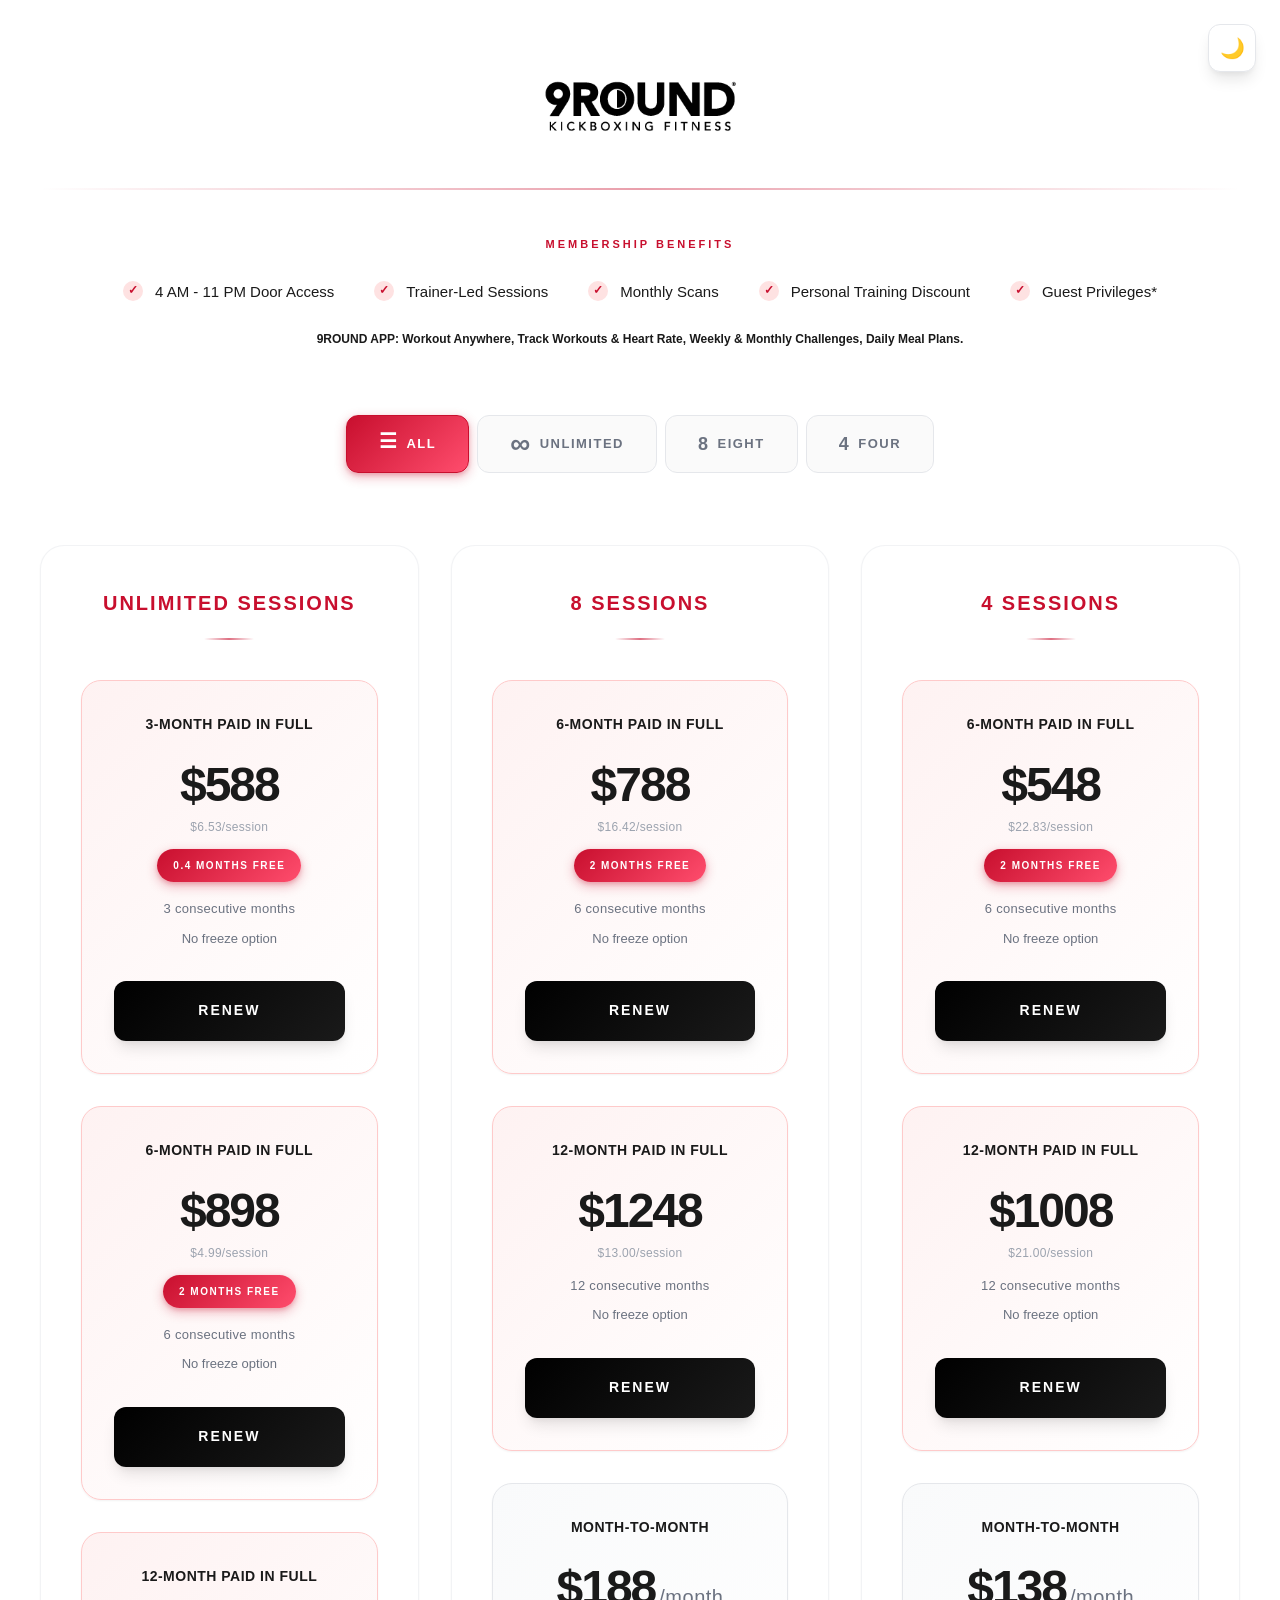
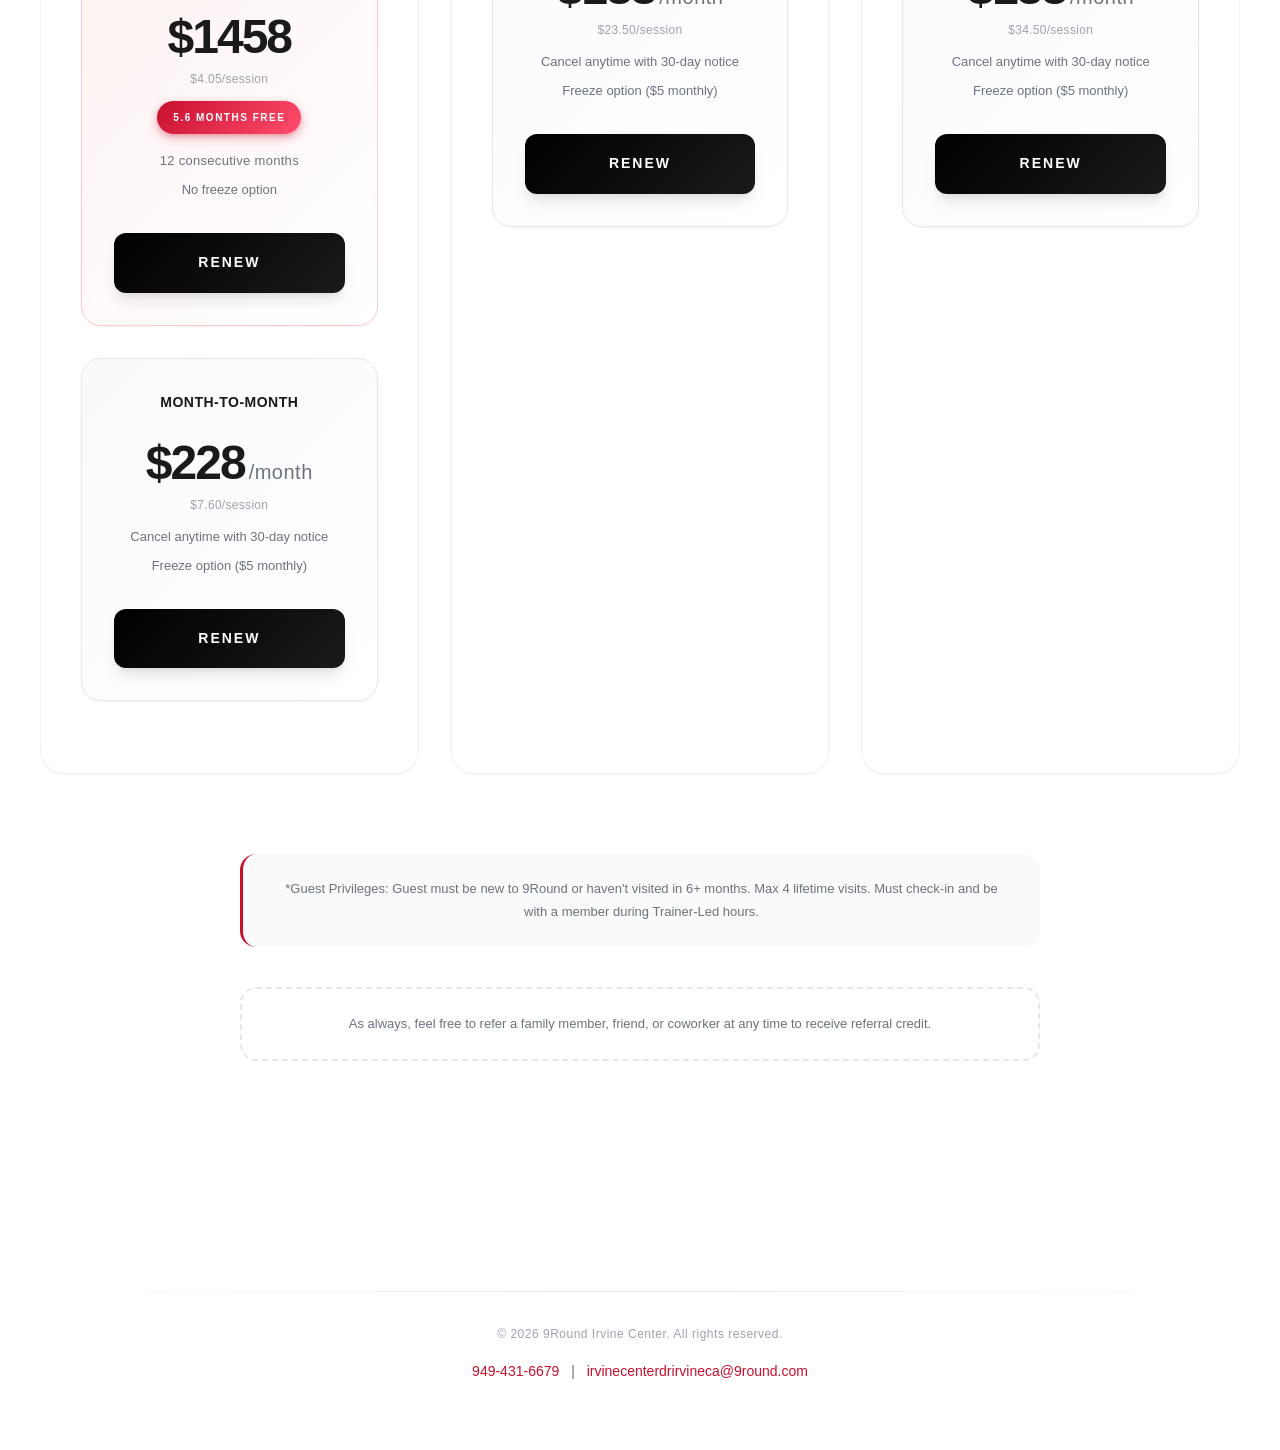
==== index.html @ fd83b200 "Refactor pricing details for membership options by adding data attributes for promotional highlights" ====
<!DOCTYPE html>
<html lang="en">
<head>
  <meta charset="UTF-8">
  <meta name="viewport" content="width=device-width, initial-scale=1.0, viewport-fit=cover">
  <title>9Round Irvine Center - Membership Options</title>
  <link rel="icon" type="image/png" sizes="96x96" href="images/favicon-96x96.png">
  <link rel="icon" href="images/favicon.svg" type="image/svg+xml">
  <link rel="shortcut icon" href="images/favicon.ico" type="image/x-icon">
  <link rel="stylesheet" type="text/css" href="styles.css">
</head>
<body>
  <button class="theme-toggle" aria-label="Toggle theme" title="Toggle light/dark mode">
    <span class="theme-icon">🌙</span>
  </button>
  <div class="container">
    <div class="logo-container">
      <img src="images/9round-white-logo.png" alt="9Round Logo" class="logo">
    </div>

    <div class="benefits-section">
      <ul class="benefits-list">
        <li>4 AM - 11 PM Door Access</li>
        <li>Trainer-Led Sessions</li>
        <li>Monthly Scans</li>
        <li>Personal Training Discount</li>
        <li>Guest Privileges*</li>
        <li class="no-checkmark">9ROUND APP: Workout Anywhere, Track Workouts & Heart Rate, Weekly & Monthly Challenges, Daily Meal Plans.</li>
      </ul>
    </div>

    <!-- Pricing Filter Tabs -->
    <div class="pricing-tabs">
      <button class="pricing-tab active" data-filter="all">
        <span class="tab-icon">☰</span>
        <span class="tab-text">ALL</span>
      </button>
      <button class="pricing-tab" data-filter="unlimited">
        <span class="tab-icon">∞</span>
        <span class="tab-text">UNLIMITED</span>
      </button>
      <button class="pricing-tab" data-filter="eight">
        <span class="tab-icon">8</span>
        <span class="tab-text">EIGHT</span>
      </button>
      <button class="pricing-tab" data-filter="four">
        <span class="tab-icon">4</span>
        <span class="tab-text">FOUR</span>
      </button>
    </div>

    <div class="pricing-grid">
      <!-- Unlimited Sessions -->
      <div class="pricing-tier" data-tier="unlimited">
        <h2 class="tier-title">UNLIMITED SESSIONS</h2>
        
        <div class="pricing-option pif-option">
          <h3 class="option-title">3-Month Paid In Full</h3>
          <div class="price">$588</div>
          <div class="price-per-session">$6.53/session</div>
          <div class="highlight-badge" data-pif="588" data-monthly="228" data-tier="Unlimited" data-renew-url="https://app.clubready.com/JoinUs/9261/522220" data-months="3">0.4 MONTHS FREE</div>
          <p class="price-note">3 consecutive months</p>
          <p class="option-note">No freeze option</p>
          <a href="#" class="renew-button" data-url="https://app.clubready.com/JoinUs/9261/522220">RENEW</a>
        </div>

        <div class="pricing-option pif-option">
          <h3 class="option-title">6-Month Paid In Full</h3>
          <div class="price">$898</div>
          <div class="price-per-session">$4.99/session</div>
          <div class="highlight-badge" data-pif="898" data-monthly="228" data-tier="Unlimited" data-renew-url="https://www.clubready.com/JoinUs/9261/516774" data-months="6">2 MONTHS FREE</div>
          <p class="price-note">6 consecutive months</p>
          <p class="option-note">No freeze option</p>
          <a href="#" class="renew-button" data-url="https://www.clubready.com/JoinUs/9261/516774">RENEW</a>
        </div>

        <div class="pricing-option pif-option">
          <h3 class="option-title">12-Month Paid In Full</h3>
          <div class="price">$1458</div>
          <div class="price-per-session">$4.05/session</div>
          <div class="highlight-badge" data-pif="1458" data-monthly="228" data-tier="Unlimited" data-renew-url="https://app.clubready.com/JoinUs/9261/516777" data-months="12">5.6 MONTHS FREE</div>
          <p class="price-note">12 consecutive months</p>
          <p class="option-note">No freeze option</p>
          <a href="#" class="renew-button" data-url="https://app.clubready.com/JoinUs/9261/516777">RENEW</a>
        </div>

        <div class="pricing-option monthly-option">
          <h3 class="option-title">Month-to-Month</h3>
          <div class="price">$228<span class="price-period">/month</span></div>
          <div class="price-per-session">$7.60/session</div>
          <p class="option-note">Cancel anytime with 30-day notice</p>
          <p class="option-note">Freeze option ($5 monthly)</p>
          <a href="#" class="renew-button" data-url="https://app.clubready.com/JoinUs/9261/520974">RENEW</a>
        </div>
      </div>

      <!-- 8 Sessions -->
      <div class="pricing-tier" data-tier="eight">
        <h2 class="tier-title">8 SESSIONS</h2>
        
        <div class="pricing-option pif-option">
          <h3 class="option-title">6-Month Paid In Full</h3>
          <div class="price">$788</div>
          <div class="price-per-session">$16.42/session</div>
          <div class="highlight-badge" data-pif="788" data-monthly="188" data-tier="8 Sessions" data-renew-url="https://app.clubready.com/JoinUs/9261/558503">2 MONTHS FREE</div>
          <p class="price-note">6 consecutive months</p>
          <p class="option-note">No freeze option</p>
          <a href="#" class="renew-button" data-url="https://app.clubready.com/JoinUs/9261/558503">RENEW</a>
        </div>

        <div class="pricing-option pif-option">
          <h3 class="option-title">12-Month Paid In Full</h3>
          <div class="price">$1248</div>
          <div class="price-per-session">$13.00/session</div>
          <p class="price-note">12 consecutive months</p>
          <p class="option-note">No freeze option</p>
          <a href="#" class="renew-button" data-url="https://app.clubready.com/JoinUs/9261/550856">RENEW</a>
        </div>

        <div class="pricing-option monthly-option">
          <h3 class="option-title">Month-to-Month</h3>
          <div class="price">$188<span class="price-period">/month</span></div>
          <div class="price-per-session">$23.50/session</div>
          <p class="option-note">Cancel anytime with 30-day notice</p>
          <p class="option-note">Freeze option ($5 monthly)</p>
          <a href="#" class="renew-button" data-url="https://app.clubready.com/JoinUs/9261/544039">RENEW</a>
        </div>
      </div>

      <!-- 4 Sessions -->
      <div class="pricing-tier" data-tier="four">
        <h2 class="tier-title">4 SESSIONS</h2>
        
        <div class="pricing-option pif-option">
          <h3 class="option-title">6-Month Paid In Full</h3>
          <div class="price">$548</div>
          <div class="price-per-session">$22.83/session</div>
          <div class="highlight-badge" data-pif="548" data-monthly="138" data-tier="4 Sessions" data-renew-url="https://app.clubready.com/JoinUs/9261/558501">2 MONTHS FREE</div>
          <p class="price-note">6 consecutive months</p>
          <p class="option-note">No freeze option</p>
          <a href="#" class="renew-button" data-url="https://app.clubready.com/JoinUs/9261/558501">RENEW</a>
        </div>

        <div class="pricing-option pif-option">
          <h3 class="option-title">12-Month Paid In Full</h3>
          <div class="price">$1008</div>
          <div class="price-per-session">$21.00/session</div>
          <p class="price-note">12 consecutive months</p>
          <p class="option-note">No freeze option</p>
          <a href="#" class="renew-button" data-url="https://app.clubready.com/JoinUs/9261/558487">RENEW</a>
        </div>

        <div class="pricing-option monthly-option">
          <h3 class="option-title">Month-to-Month</h3>
          <div class="price">$138<span class="price-period">/month</span></div>
          <div class="price-per-session">$34.50/session</div>
          <p class="option-note">Cancel anytime with 30-day notice</p>
          <p class="option-note">Freeze option ($5 monthly)</p>
          <a href="#" class="renew-button" data-url="https://app.clubready.com/JoinUs/9261/558485">RENEW</a>
        </div>
      </div>
    </div>

    <div class="guest-note">
      <p>*Guest Privileges: Guest must be new to 9Round or haven't visited in 6+ months. Max 4 lifetime visits. Must check-in and be with a member during Trainer-Led hours.</p>
    </div>

    <div class="referral-note">
      <p>As always, feel free to refer a family member, friend, or coworker at any time to receive referral credit.</p>
    </div>
  </div>

  <footer>
    <div class="footer-line"></div>
    <div class="footer-content">
      <p class="copyright">&copy; 2026 9Round Irvine Center. All rights reserved.</p>
      <p class="contact-info">
        <a href="tel:949-431-6679">949-431-6679</a> | 
        <a href="mailto:irvinecenterdrirvineca@9round.com">irvinecenterdrirvineca@9round.com</a>
      </p>
    </div>
  </footer>

  <!-- Renewal Modal -->
  <div id="renewalModal" class="modal">
    <div class="modal-content">
      <div class="modal-header">
        <div class="modal-title-wrapper">
          <h3 class="modal-title">
            <span class="modal-title-line1">MEMBERSHIP</span>
            <span class="modal-title-line2">RENEWAL</span>
          </h3>
        </div>
        <div class="modal-header-actions">
          <button class="modal-refresh" aria-label="Refresh content" title="Refresh content">
            <span class="refresh-icon">↻</span>
            <span class="refresh-text">Refresh</span>
          </button>
          <button class="modal-close" aria-label="Close modal">&times;</button>
        </div>
      </div>
      <div class="modal-body">
        <div class="modal-iframe-overlay">
          <div class="modal-overlay-content">
            <img src="images/favicon.svg" alt="9Round Logo" class="modal-overlay-logo">
            <div class="modal-overlay-info">
              <div class="modal-overlay-name">9Round Irvine Center</div>
              <div class="modal-overlay-address">6610 Irvine Center Dr, Irvine, CA 92618</div>
              <a href="tel:949-431-6679" class="modal-overlay-phone">949-431-6679</a>
            </div>
          </div>
        </div>
        <div class="modal-loader" id="modalLoader">
          <div class="loader-spinner"></div>
          <p class="loader-text">Loading...</p>
          <button class="status-check-btn" style="display:none; margin-top: 20px; padding: 10px 20px; background: #dc2626; color: white; border: none; border-radius: 4px; cursor: pointer; font-size: 14px; font-weight: 600;">Check Status / Close</button>
        </div>
        <iframe id="renewalIframe" src="" frameborder="0"></iframe>
      </div>
    </div>
  </div>

  <!-- Savings Modal -->
  <div id="savingsModal" class="modal">
    <div class="modal-content savings-modal-content">
      <div class="modal-header">
        <h3 class="modal-title">How You Save</h3>
        <button class="modal-close savings-modal-close" aria-label="Close modal">&times;</button>
      </div>
      <div class="modal-body savings-modal-body">
        <div class="savings-content">
          <div class="savings-membership-info">
            <div class="savings-membership-title" id="savings-tier-name">UNLIMITED SESSIONS</div>
            <div class="savings-membership-subtitle" id="savings-subtitle">6-Month Paid In Full</div>
          </div>
          <div class="savings-line">
            <span id="savings-monthly-label">6 months month-to-month:</span>
            <strong id="savings-monthly-total">$0</strong>
          </div>
          <div class="savings-line">
            <span id="savings-pif-label">6 months paid in full:</span>
            <strong id="savings-pif-total">$0</strong>
          </div>
          <div class="savings-total">
            <span>You save:</span>
            <strong id="savings-amount">$0</strong>
          </div>
          <div class="savings-note" id="savings-note-text">That's like getting 2 months FREE!</div>
          <a href="#" class="renew-button savings-modal-renew" id="savings-renew-button">RENEW</a>
        </div>
      </div>
    </div>
  </div>

  <script>
    // Theme management
    (function() {
      const themeToggle = document.querySelector('.theme-toggle');
      const themeIcon = document.querySelector('.theme-icon');
      const html = document.documentElement;
      
      // Get saved theme or detect system preference
      function getInitialTheme() {
        const savedTheme = localStorage.getItem('theme');
        if (savedTheme) {
          return savedTheme;
        }
        return window.matchMedia('(prefers-color-scheme: dark)').matches ? 'dark' : 'light';
      }
      
      // Apply theme
      function setTheme(theme) {
        html.setAttribute('data-theme', theme);
        localStorage.setItem('theme', theme);
        themeIcon.textContent = theme === 'dark' ? '☀️' : '🌙';
      }
      
      // Initialize theme
      setTheme(getInitialTheme());
      
      // Toggle theme on button click
      themeToggle.addEventListener('click', () => {
        const currentTheme = html.getAttribute('data-theme');
        const newTheme = currentTheme === 'dark' ? 'light' : 'dark';
        setTheme(newTheme);
      });
      
      // Listen for system theme changes (optional)
      window.matchMedia('(prefers-color-scheme: dark)').addEventListener('change', (e) => {
        // Only auto-switch if user hasn't manually set a preference
        if (!localStorage.getItem('theme')) {
          setTheme(e.matches ? 'dark' : 'light');
        }
      });
    })();

    // Modal functionality
    const modal = document.getElementById('renewalModal');
    const modalIframe = document.getElementById('renewalIframe');
    const modalClose = document.querySelector('.modal-close');
    const modalRefresh = document.querySelector('.modal-refresh');
    const modalLoader = document.getElementById('modalLoader');
    const loaderText = modalLoader.querySelector('.loader-text');
    const statusCheckBtn = modalLoader.querySelector('.status-check-btn');
    let loaderTimeout;
    let submissionTimeout;
    let loadCheckInterval;
    let lastIframeUrl = '';
    let modalOpenTime = null;

    function showModal(url) {
      // Show loader immediately
      modalLoader.style.display = 'flex';
      modal.style.display = 'flex';
      document.body.style.overflow = 'hidden'; // Prevent background scrolling
      
      // Reset loader text and hide status button
      loaderText.textContent = 'Loading...';
      statusCheckBtn.style.display = 'none';
      
      // Clear any existing timeouts/intervals
      if (loaderTimeout) {
        clearTimeout(loaderTimeout);
        loaderTimeout = null;
      }
      if (submissionTimeout) {
        clearTimeout(submissionTimeout);
        submissionTimeout = null;
      }
      if (loadCheckInterval) {
        clearInterval(loadCheckInterval);
        loadCheckInterval = null;
      }
      
      lastIframeUrl = url;
      
      // Track when modal was opened
      modalOpenTime = Date.now();
      
      // Set iframe source
      modalIframe.src = url;
      
      // Start periodic check for blocked/stuck iframe
      let checkCount = 0;
      loadCheckInterval = setInterval(() => {
        checkCount++;
        const timeSinceOpen = Date.now() - modalOpenTime;
        
        // After 30 seconds, always show status button (regardless of our loader state)
        // This handles cases where ClubReady's form shows its own loading spinners
        if (timeSinceOpen >= 30000) {
          // Show status button if modal is still open
          if (modal.style.display === 'flex') {
            loaderText.textContent = 'The form may be taking longer than expected. If your order was submitted, please check your email for confirmation. You can close this window.';
            showStatusCheckButton();
            clearInterval(loadCheckInterval);
            loadCheckInterval = null;
          }
        }
      }, 1000); // Check every 1 second
      
      // Set a timeout that always shows status button after 30 seconds
      // This ensures users can always close the modal, even if ClubReady's form is stuck
      loaderTimeout = setTimeout(() => {
        // Always show status button after 30 seconds if modal is still open
        if (modal.style.display === 'flex') {
          loaderText.textContent = 'The form may be taking longer than expected. If your order was submitted, please check your email for confirmation. You can close this window.';
          showStatusCheckButton();
          
          // Clear the interval if timeout fires
          if (loadCheckInterval) {
            clearInterval(loadCheckInterval);
            loadCheckInterval = null;
          }
        }
      }, 30000); // 30 seconds
    }

    function closeModal() {
      modal.style.display = 'none';
      modalIframe.src = ''; // Clear iframe to stop loading
      document.body.style.overflow = ''; // Restore scrolling
      modalLoader.style.display = 'none'; // Hide loader
      loaderText.textContent = 'Loading...';
      statusCheckBtn.style.display = 'none';
      
      if (loaderTimeout) {
        clearTimeout(loaderTimeout);
        loaderTimeout = null;
      }
      if (submissionTimeout) {
        clearTimeout(submissionTimeout);
        submissionTimeout = null;
      }
      if (loadCheckInterval) {
        clearInterval(loadCheckInterval);
        loadCheckInterval = null;
      }
      
      lastIframeUrl = '';
      modalOpenTime = null;
    }

    function showStatusCheckButton() {
      statusCheckBtn.style.display = 'block';
    }

    // Enhanced load event handler - fires on every navigation including post-submission
    modalIframe.addEventListener('load', function() {
      // Clear initial loader timeout since iframe loaded
      if (loaderTimeout) {
        clearTimeout(loaderTimeout);
        loaderTimeout = null;
      }
      
      // Clear the periodic check interval since iframe loaded
      if (loadCheckInterval) {
        clearInterval(loadCheckInterval);
        loadCheckInterval = null;
      }
      
      // Hide loader after a short delay to ensure content is rendered
      setTimeout(() => {
        modalLoader.style.display = 'none';
        statusCheckBtn.style.display = 'none';
      }, 500);
      
      // Try to detect if we're on a success/confirmation page
      try {
        // Check if iframe URL changed (may be blocked by same-origin policy)
        const currentUrl = modalIframe.src;
        if (currentUrl !== lastIframeUrl && (currentUrl.includes('success') || currentUrl.includes('confirm'))) {
          // Likely on success page
          console.log('Detected potential success page');
        }
        lastIframeUrl = currentUrl;
      } catch (e) {
        // Cross-origin restriction - can't access iframe.contentWindow
        // This is expected for ClubReady
      }
      
      // Monitor for stuck loading state after form submission
      // If loader is still showing after 2 minutes, show user feedback
      if (submissionTimeout) {
        clearTimeout(submissionTimeout);
      }
      
      submissionTimeout = setTimeout(() => {
        // Always show status button after 30 seconds if modal is still open
        // This handles cases where ClubReady's form processing gets stuck
        if (modal.style.display === 'flex') {
          loaderText.textContent = 'Processing may be taking longer than expected. If your order was submitted, please check your email for confirmation.';
          showStatusCheckButton();
        }
      }, 30000); // 30 seconds after load event
    });

    // Handle iframe load errors
    modalIframe.addEventListener('error', function() {
      modalLoader.style.display = 'none';
      statusCheckBtn.style.display = 'none';
      
      if (loaderTimeout) {
        clearTimeout(loaderTimeout);
        loaderTimeout = null;
      }
      if (submissionTimeout) {
        clearTimeout(submissionTimeout);
        submissionTimeout = null;
      }
      
      console.error('Failed to load iframe content');
      
      // Show user-friendly error message
      loaderText.textContent = 'Failed to load form. Please try refreshing or contact support.';
      showStatusCheckButton();
    });

    // Refresh button click handler
    modalRefresh.addEventListener('click', function() {
      if (!modalIframe.src) return;
      modalLoader.style.display = 'flex';
      loaderText.textContent = 'Loading...';
      statusCheckBtn.style.display = 'none';
      
      if (loaderTimeout) {
        clearTimeout(loaderTimeout);
      }
      if (submissionTimeout) {
        clearTimeout(submissionTimeout);
      }
      
      lastIframeUrl = modalIframe.src;
      modalIframe.src = modalIframe.src;
      
      loaderTimeout = setTimeout(() => {
        modalLoader.style.display = 'none';
      }, 30000);
    });

    // Status check button click handler
    statusCheckBtn.addEventListener('click', function() {
      closeModal();
    });

    // Listen for messages from iframe (if ClubReady supports postMessage)
    window.addEventListener('message', function(event) {
      // Verify origin for security
      if (event.origin.includes('clubready.com')) {
        if (event.data && event.data.type === 'formSubmitted') {
          modalLoader.style.display = 'none';
          statusCheckBtn.style.display = 'none';
        } else if (event.data && event.data.type === 'formError') {
          loaderText.textContent = 'An error occurred. Please try again.';
          showStatusCheckButton();
        }
      }
    });

    // Close modal handlers
    modalClose.addEventListener('click', closeModal);
    
    // Close modal when clicking outside
    window.addEventListener('click', function(event) {
      if (event.target === modal) {
        closeModal();
      }
    });

    // Close modal on Escape key
    document.addEventListener('keydown', function(event) {
      if (event.key === 'Escape' && modal.style.display === 'flex') {
        closeModal();
      }
    });

    // Savings Modal functionality
    (function() {
      const savingsModal = document.getElementById('savingsModal');
      const savingsModalClose = document.querySelector('.savings-modal-close');
      const badges = document.querySelectorAll('.highlight-badge');
      
      function showSavingsModal(badge) {
        if (!badge.hasAttribute('data-pif')) return;
        const pifPrice = parseFloat(badge.getAttribute('data-pif'));
        const monthlyPrice = parseFloat(badge.getAttribute('data-monthly'));
        const tierName = badge.getAttribute('data-tier');
        const renewUrl = badge.getAttribute('data-renew-url');
        const months = parseInt(badge.getAttribute('data-months'), 10) || 6;
        
        // Calculate values
        const monthsMonthly = monthlyPrice * months;
        const savings = monthsMonthly - pifPrice;
        const monthsFree = Math.round(savings / monthlyPrice * 10) / 10;
        
        // Update modal content
        const tierDisplayName = tierName.toUpperCase().includes('SESSION') 
          ? tierName.toUpperCase() 
          : tierName.toUpperCase() + ' SESSIONS';
        document.getElementById('savings-tier-name').textContent = tierDisplayName;
        document.getElementById('savings-subtitle').textContent = months + '-Month Paid In Full';
        document.getElementById('savings-monthly-label').textContent = months + ' months month-to-month:';
        document.getElementById('savings-pif-label').textContent = months + ' months paid in full:';
        document.getElementById('savings-monthly-total').textContent = `$${monthsMonthly.toLocaleString()}`;
        document.getElementById('savings-pif-total').textContent = `$${pifPrice.toLocaleString()}`;
        document.getElementById('savings-amount').textContent = `$${savings.toLocaleString()}`;
        document.getElementById('savings-note-text').textContent = "That's like getting " + (monthsFree % 1 === 0 ? monthsFree : monthsFree.toFixed(1)) + " months FREE!";
        
        // Update renew button
        const renewButton = document.getElementById('savings-renew-button');
        renewButton.setAttribute('data-url', renewUrl || '#');
        
        // Show modal
        savingsModal.style.display = 'flex';
        document.body.style.overflow = 'hidden';
      }
      
      function closeSavingsModal() {
        savingsModal.style.display = 'none';
        document.body.style.overflow = '';
      }
      
      // Add click handlers to all badges
      badges.forEach(badge => {
        badge.addEventListener('click', function(e) {
          e.preventDefault();
          e.stopPropagation();
          showSavingsModal(badge);
        });
      });
      
      // Close modal handlers
      savingsModalClose.addEventListener('click', closeSavingsModal);
      
      // Close modal when clicking outside
      window.addEventListener('click', function(event) {
        if (event.target === savingsModal) {
          closeSavingsModal();
        }
      });
      
      // Close modal on Escape key
      document.addEventListener('keydown', function(event) {
        if (event.key === 'Escape' && savingsModal.style.display === 'flex') {
          closeSavingsModal();
        }
      });
      
      // Handle renew button click in savings modal
      const savingsRenewButton = document.getElementById('savings-renew-button');
      savingsRenewButton.addEventListener('click', function(e) {
        e.preventDefault();
        const url = this.getAttribute('data-url');
        if (url && url !== '#') {
          closeSavingsModal();
          showModal(url);
        }
      });
    })();

    // Add click handlers for RENEW buttons
    document.querySelectorAll('.renew-button').forEach(button => {
      button.addEventListener('click', function(e) {
        e.preventDefault();
        const url = this.getAttribute('data-url');
        if (url && url !== '#' && !url.startsWith('PLACEHOLDER')) {
          showModal(url);
        } else {
          console.log('Placeholder URL for:', this.getAttribute('data-url'));
          alert('Renewal URL will be added soon. Please contact the gym for renewal options.');
        }
      });
    });

    // Sticky tabs on scroll
    (function() {
      const pricingTabs = document.querySelector('.pricing-tabs');
      let lastScrollTop = 0;
      
      function handleScroll() {
        const scrollTop = window.pageYOffset || document.documentElement.scrollTop;
        
        if (scrollTop > 100) {
          pricingTabs.classList.add('scrolled');
        } else {
          pricingTabs.classList.remove('scrolled');
        }
        
        lastScrollTop = scrollTop;
      }
      
      window.addEventListener('scroll', handleScroll, { passive: true });
      handleScroll(); // Check initial state
    })();

    // Pricing Filter Tabs functionality
    (function() {
      const tabs = document.querySelectorAll('.pricing-tab');
      const tiers = document.querySelectorAll('.pricing-tier');
      const pricingGrid = document.querySelector('.pricing-grid');
      
      tabs.forEach(tab => {
        tab.addEventListener('click', function() {
          const filter = this.getAttribute('data-filter');
          
          // Update active tab
          tabs.forEach(t => t.classList.remove('active'));
          this.classList.add('active');
          
          // Update grid layout class
          if (filter === 'all') {
            pricingGrid.classList.remove('filtered');
          } else {
            pricingGrid.classList.add('filtered');
          }
          
          // Filter pricing tiers
          tiers.forEach(tier => {
            const tierType = tier.getAttribute('data-tier');
            
            if (filter === 'all' || tierType === filter) {
              // Add filtered class if not showing all
              if (filter !== 'all') {
                tier.classList.add('filtered-tier');
                tier.style.display = 'grid';
              } else {
                tier.classList.remove('filtered-tier');
                tier.style.display = 'block';
              }
              // Trigger animation
              setTimeout(() => {
                tier.style.opacity = '1';
                tier.style.transform = 'translateY(0)';
              }, 10);
            } else {
              tier.classList.remove('filtered-tier');
              tier.style.opacity = '0';
              tier.style.transform = 'translateY(20px)';
              setTimeout(() => {
                tier.style.display = 'none';
              }, 300);
            }
          });
        });
      });
    })();
  </script>
</body>
</html>
---- styles.css ----
* {
  margin: 0;
  padding: 0;
  box-sizing: border-box;
}

:root {
  /* Light mode colors - Premium palette */
  --bg-primary: #ffffff;
  --bg-secondary: #fafafa;
  --text-primary: #1a1a1a;
  --text-secondary: #6b7280;
  --text-tertiary: #9ca3af;
  --border-color: #e5e7eb;
  --border-light: #f3f4f6;
  --accent-red: #C80F2E;
  --accent-red-light: #fee2e2;
  --accent-red-bg: #fef2f2;
  --pif-bg: linear-gradient(135deg, #fef2f2 0%, #ffffff 100%);
  --pif-border: #fecaca;
  --monthly-bg: linear-gradient(135deg, #f9fafb 0%, #ffffff 100%);
  --monthly-border: #e5e7eb;
  --tier-border: rgba(229, 231, 235, 0.5);
  --shadow-sm: 0 1px 2px 0 rgba(0, 0, 0, 0.05);
  --shadow: 0 4px 6px -1px rgba(0, 0, 0, 0.1), 0 2px 4px -1px rgba(0, 0, 0, 0.06);
  --shadow-md: 0 10px 15px -3px rgba(0, 0, 0, 0.1), 0 4px 6px -2px rgba(0, 0, 0, 0.05);
  --shadow-lg: 0 20px 25px -5px rgba(0, 0, 0, 0.1), 0 10px 10px -5px rgba(0, 0, 0, 0.04);
  --shadow-xl: 0 25px 50px -12px rgba(0, 0, 0, 0.25);
}

[data-theme="dark"] {
  /* Dark mode colors - Premium dark palette */
  --bg-primary: #0f0f0f;
  --bg-secondary: #1a1a1a;
  --text-primary: #f9fafb;
  --text-secondary: #d1d5db;
  --text-tertiary: #9ca3af;
  --border-color: #374151;
  --border-light: #1f2937;
  --accent-red: #ff4d6d;
  --accent-red-light: #4a1a1a;
  --accent-red-bg: #2a1a1a;
  --pif-bg: linear-gradient(135deg, #3a1f1f 0%, #1f1f1f 100%);
  --pif-border: #5a2a2a;
  --monthly-bg: linear-gradient(135deg, #1f2937 0%, #111827 100%);
  --monthly-border: #374151;
  --tier-border: rgba(55, 65, 81, 0.5);
  --shadow-sm: 0 1px 2px 0 rgba(0, 0, 0, 0.3);
  --shadow: 0 4px 6px -1px rgba(0, 0, 0, 0.4), 0 2px 4px -1px rgba(0, 0, 0, 0.3);
  --shadow-md: 0 10px 15px -3px rgba(0, 0, 0, 0.5), 0 4px 6px -2px rgba(0, 0, 0, 0.4);
  --shadow-lg: 0 20px 25px -5px rgba(0, 0, 0, 0.6), 0 10px 10px -5px rgba(0, 0, 0, 0.5);
  --shadow-xl: 0 25px 50px -12px rgba(0, 0, 0, 0.8);
}

html {
  scroll-behavior: smooth;
  font-size: 16px;
}

body {
  font-family: -apple-system, BlinkMacSystemFont, 'Segoe UI', 'Roboto', 'Helvetica Neue', Arial, sans-serif;
  background: var(--bg-primary);
  color: var(--text-primary);
  line-height: 1.7;
  padding: 0;
  transition: background-color 0.4s cubic-bezier(0.4, 0, 0.2, 1), color 0.4s cubic-bezier(0.4, 0, 0.2, 1);
  -webkit-font-smoothing: antialiased;
  -moz-osx-font-smoothing: grayscale;
  font-feature-settings: "kern" 1;
  text-rendering: optimizeLegibility;
}

/* Premium Theme Toggle */
.theme-toggle {
  position: fixed;
  top: 24px;
  right: 24px;
  width: 48px;
  height: 48px;
  border-radius: 12px;
  border: 1px solid var(--border-color);
  background: var(--bg-primary);
  backdrop-filter: blur(20px) saturate(180%);
  -webkit-backdrop-filter: blur(20px) saturate(180%);
  color: var(--text-primary);
  cursor: pointer;
  display: flex;
  align-items: center;
  justify-content: center;
  font-size: 20px;
  z-index: 1000;
  transition: all 0.3s cubic-bezier(0.4, 0, 0.2, 1);
  box-shadow: var(--shadow-md);
}

.theme-toggle:hover {
  transform: translateY(-2px);
  box-shadow: var(--shadow-lg);
  border-color: var(--accent-red);
  background: var(--bg-secondary);
}

.theme-toggle:active {
  transform: translateY(0);
}

.container {
  max-width: 1400px;
  margin: 0 auto;
  padding: 60px 40px;
  animation: fadeIn 0.8s cubic-bezier(0.4, 0, 0.2, 1);
}

.logo-container {
  text-align: center;
  margin-bottom: 60px;
  animation: fadeInDown 0.8s cubic-bezier(0.4, 0, 0.2, 1);
  position: relative;
  padding-bottom: 40px;
}

.logo-container::after {
  content: '';
  position: absolute;
  bottom: 0;
  left: 0;
  right: 0;
  width: 100%;
  height: 2px;
  background: linear-gradient(90deg, transparent, var(--accent-red), transparent);
  opacity: 0.4;
}

.logo {
  height: 90px;
  width: auto;
  filter: brightness(0);
  display: block;
  margin: 0 auto;
  transition: all 0.4s cubic-bezier(0.4, 0, 0.2, 1);
}

[data-theme="dark"] .logo {
  filter: none;
}

/* Premium Benefits Section */
.benefits-section {
  margin-bottom: 65px;
  margin-top: -15px;
  text-align: center;
  background: transparent;
  padding: 0;
  border-radius: 0;
  border: none;
  box-shadow: none;
  transition: all 0.4s cubic-bezier(0.4, 0, 0.2, 1);
  animation: fadeInUp 0.8s cubic-bezier(0.4, 0, 0.2, 1) 0.2s both;
  position: relative;
  overflow: visible;
}

.benefits-section:hover {
  transform: none;
  box-shadow: none;
  border-color: transparent;
}

[data-theme="dark"] .benefits-section {
  background: transparent;
  border-color: transparent;
  box-shadow: none;
}

.benefits-section::before {
  content: "MEMBERSHIP BENEFITS";
  display: block;
  font-size: 11px;
  font-weight: 700;
  color: var(--accent-red);
  text-transform: uppercase;
  letter-spacing: 3px;
  margin-bottom: 24px;
  text-align: center;
  position: relative;
}


.benefits-list {
  list-style: none;
  display: flex;
  flex-wrap: wrap;
  justify-content: center;
  gap: 24px 40px;
  font-size: 15px;
  color: var(--text-primary);
  margin: 0;
  padding: 0;
  font-weight: 500;
}

.benefits-list li {
  padding: 0;
  margin: 0;
  position: relative;
  padding-left: 32px;
  line-height: 1.8;
  transition: transform 0.3s cubic-bezier(0.4, 0, 0.2, 1);
  display: flex;
  align-items: center;
}

.benefits-list li:hover {
  transform: translateX(4px);
}

.benefits-list li:before {
  content: "✓";
  position: absolute;
  left: 0;
  top: 50%;
  transform: translateY(-50%);
  color: var(--accent-red);
  font-weight: 700;
  width: 20px;
  height: 20px;
  display: flex;
  align-items: center;
  justify-content: center;
  background: var(--accent-red-light);
  border-radius: 50%;
  font-size: 12px;
  flex-shrink: 0;
}

.benefits-list li.no-checkmark:before {
  display: none;
}

.benefits-list li.no-checkmark {
  padding-left: 0;
  font-size: 12px;
  font-weight: 700;
}

/* Premium Pricing Filter Tabs */
.pricing-tabs {
  display: flex;
  justify-content: center;
  gap: 8px;
  margin-bottom: 48px;
  padding: 0 20px;
  animation: fadeInUp 0.8s cubic-bezier(0.4, 0, 0.2, 1) 0.3s both;
  flex-wrap: wrap;
  position: sticky;
  top: 0;
  z-index: 100;
  background: transparent;
  padding-top: 24px;
  padding-bottom: 24px;
  margin-top: -24px;
  margin-bottom: 48px;
  margin-left: calc(50% - 50vw);
  margin-right: calc(50% - 50vw);
  width: 100vw;
  left: 0;
  right: 0;
  transition: background-color 0.4s cubic-bezier(0.4, 0, 0.2, 1), box-shadow 0.3s cubic-bezier(0.4, 0, 0.2, 1);
}

.pricing-tabs::after {
  content: '';
  position: absolute;
  bottom: 0;
  left: 0;
  right: 0;
  height: 1px;
  background: linear-gradient(90deg, transparent, var(--border-color), transparent);
  opacity: 0;
  transition: opacity 0.3s cubic-bezier(0.4, 0, 0.2, 1);
}

.pricing-tabs.scrolled {
  box-shadow: 0 2px 8px rgba(0, 0, 0, 0.08);
  backdrop-filter: blur(10px);
  -webkit-backdrop-filter: blur(10px);
  background: rgba(255, 255, 255, 0.8);
}

.pricing-tabs.scrolled::after {
  opacity: 1;
}

[data-theme="dark"] .pricing-tabs {
  background: transparent;
}

[data-theme="dark"] .pricing-tabs.scrolled {
  box-shadow: 0 2px 8px rgba(0, 0, 0, 0.3);
  background: rgba(15, 15, 15, 0.8);
}

.pricing-tab {
  padding: 14px 32px;
  background: var(--bg-secondary);
  border: 1px solid var(--border-color);
  border-radius: 12px;
  color: var(--text-secondary);
  font-size: 13px;
  font-weight: 700;
  text-transform: uppercase;
  letter-spacing: 1.5px;
  cursor: pointer;
  transition: all 0.3s cubic-bezier(0.4, 0, 0.2, 1);
  position: relative;
  overflow: hidden;
  min-width: 100px;
  text-align: center;
  display: flex;
  align-items: center;
  justify-content: center;
  gap: 8px;
}

.tab-icon {
  display: inline-flex;
  align-items: center;
  justify-content: center;
  font-size: 18px;
  line-height: 1;
  vertical-align: middle;
}

.tab-text {
  display: inline-block;
  vertical-align: middle;
  line-height: 1.2;
}

.pricing-tab[data-filter="all"] .tab-icon {
  font-size: 20px;
  transform: translateY(-3px);
}

.pricing-tab[data-filter="unlimited"] .tab-icon {
  font-size: 28px;
}

.pricing-tab::before {
  content: '';
  position: absolute;
  top: 0;
  left: -100%;
  width: 100%;
  height: 100%;
  background: linear-gradient(90deg, transparent, rgba(200, 15, 46, 0.1), transparent);
  transition: left 0.5s cubic-bezier(0.4, 0, 0.2, 1);
}

.pricing-tab:hover::before {
  left: 100%;
}

.pricing-tab:hover {
  border-color: var(--accent-red);
  color: var(--accent-red);
  background: var(--bg-primary);
  transform: translateY(-2px);
  box-shadow: var(--shadow-sm);
}

.pricing-tab.active {
  background: linear-gradient(135deg, var(--accent-red) 0%, #ff4d6d 100%);
  color: #ffffff;
  border-color: var(--accent-red);
  box-shadow: 0 4px 12px rgba(200, 15, 46, 0.3), 0 2px 4px rgba(200, 15, 46, 0.2);
}

.pricing-tab.active:hover {
  background: linear-gradient(135deg, #ff4d6d 0%, var(--accent-red) 100%);
  box-shadow: 0 6px 16px rgba(200, 15, 46, 0.4), 0 3px 6px rgba(200, 15, 46, 0.3);
  transform: translateY(-3px);
}

[data-theme="dark"] .pricing-tab {
  background: var(--bg-secondary);
  border-color: var(--border-color);
}

[data-theme="dark"] .pricing-tab:hover {
  background: var(--bg-primary);
  border-color: var(--accent-red);
}

[data-theme="dark"] .pricing-tab.active {
  background: linear-gradient(135deg, var(--accent-red) 0%, #ff4d6d 100%);
  border-color: var(--accent-red);
}

/* Premium Pricing Grid */
.pricing-grid {
  display: grid;
  grid-template-columns: repeat(3, 1fr);
  gap: 32px;
  margin-bottom: 80px;
  animation: fadeInUp 1s cubic-bezier(0.4, 0, 0.2, 1) 0.4s both;
  transition: grid-template-columns 0.4s cubic-bezier(0.4, 0, 0.2, 1);
}

.pricing-grid.filtered {
  grid-template-columns: 1fr;
  max-width: 1200px;
  margin-left: auto;
  margin-right: auto;
  justify-items: center;
  width: 100%;
}

.pricing-tier {
  border: 1px solid var(--tier-border);
  border-radius: 24px;
  padding: 40px;
  background-color: var(--bg-primary);
  transition: all 0.5s cubic-bezier(0.4, 0, 0.2, 1);
  box-shadow: var(--shadow-sm);
  position: relative;
  overflow: hidden;
  backdrop-filter: blur(10px);
  -webkit-backdrop-filter: blur(10px);
  opacity: 1;
  transform: translateY(0);
  width: 100%;
  max-width: 400px;
}

.pricing-grid.filtered .pricing-tier {
  max-width: 100%;
}

.pricing-tier.filtered-tier {
  max-width: 1100px !important;
  margin: 0 auto;
  display: grid !important;
  grid-template-columns: 1fr 1fr !important;
  gap: 32px;
  align-items: stretch;
  width: 100%;
  justify-self: center;
}

.pricing-tier.filtered-tier .tier-title {
  grid-column: 1 / -1;
  margin-bottom: 32px;
}

.pricing-tier.filtered-tier .pricing-option {
  margin-bottom: 0 !important;
  width: 100%;
  min-width: 0;
  padding: 36px;
  height: 100%;
  display: flex;
  flex-direction: column;
}

.pricing-tier.filtered-tier .pricing-option .enroll-button,
.pricing-tier.filtered-tier .pricing-option .renew-button {
  margin-top: auto;
}

.pricing-tier:not(.filtered-tier) .pricing-option {
  margin-bottom: 32px;
}

.pricing-tier::before {
  content: '';
  position: absolute;
  top: 0;
  left: 0;
  right: 0;
  height: 3px;
  background: linear-gradient(90deg, transparent, var(--accent-red), transparent);
  opacity: 0;
  transition: opacity 0.4s cubic-bezier(0.4, 0, 0.2, 1);
}

.pricing-tier:hover {
  transform: translateY(-12px);
  box-shadow: var(--shadow-xl);
  border-color: var(--accent-red);
}

.pricing-tier:hover::before {
  opacity: 1;
}

[data-theme="dark"] .pricing-tier {
  border-color: var(--tier-border);
  box-shadow: var(--shadow);
}

[data-theme="dark"] .pricing-tier:hover {
  box-shadow: var(--shadow-xl);
  border-color: var(--accent-red);
}

.tier-title {
  font-size: 20px;
  font-weight: 800;
  color: var(--accent-red);
  text-align: center;
  margin-bottom: 40px;
  text-transform: uppercase;
  letter-spacing: 2px;
  transition: all 0.3s cubic-bezier(0.4, 0, 0.2, 1);
  position: relative;
  padding-bottom: 20px;
  white-space: nowrap;
}

.tier-title::after {
  content: '';
  position: absolute;
  bottom: 0;
  left: 50%;
  transform: translateX(-50%);
  width: 50px;
  height: 2px;
  background: linear-gradient(90deg, transparent, var(--accent-red), transparent);
  border-radius: 1px;
  opacity: 0.6;
}

.pricing-option {
  margin-bottom: 32px;
  padding: 32px;
  border-radius: 20px;
  transition: all 0.4s cubic-bezier(0.4, 0, 0.2, 1);
  position: relative;
  overflow: hidden;
}

.pricing-option::before {
  content: '';
  position: absolute;
  top: -50%;
  left: -50%;
  width: 200%;
  height: 200%;
  background: radial-gradient(circle, rgba(255, 255, 255, 0.1) 0%, transparent 70%);
  opacity: 0;
  transition: opacity 0.5s cubic-bezier(0.4, 0, 0.2, 1);
}

.pricing-option:hover::before {
  opacity: 1;
}

.pricing-option.pif-option {
  background: var(--pif-bg);
  border: 1px solid var(--pif-border);
  box-shadow: var(--shadow-sm);
}

.pricing-option.pif-option:hover {
  transform: translateY(-6px);
  box-shadow: var(--shadow-md);
  border-color: var(--accent-red);
}

.pricing-option.monthly-option {
  background: var(--monthly-bg);
  border: 1px solid var(--monthly-border);
  box-shadow: var(--shadow-sm);
}

  .pricing-option.monthly-option:hover {
    transform: translateY(-6px);
    box-shadow: var(--shadow-md);
    border-color: var(--border-color);
  }

.option-title {
  font-size: 16px;
  font-weight: 700;
  color: var(--text-primary);
  margin-bottom: 24px;
  text-align: center;
  letter-spacing: 0.5px;
  transition: color 0.3s cubic-bezier(0.4, 0, 0.2, 1);
  text-transform: uppercase;
  font-size: 14px;
}

.pricing-option:hover .option-title {
  color: var(--accent-red);
}

.highlight-badge {
  display: block;
  background: linear-gradient(135deg, var(--accent-red) 0%, #ff4d6d 100%);
  color: #ffffff;
  font-size: 10px;
  font-weight: 800;
  padding: 8px 16px;
  border-radius: 24px;
  text-transform: uppercase;
  letter-spacing: 1.5px;
  box-shadow: 0 4px 12px rgba(200, 15, 46, 0.3), 0 2px 4px rgba(200, 15, 46, 0.2);
  white-space: nowrap;
  position: relative;
  width: fit-content;
  margin: 0 auto 16px auto;
  cursor: pointer;
  transition: all 0.3s cubic-bezier(0.4, 0, 0.2, 1);
}

.highlight-badge:hover {
  transform: scale(1.05);
  box-shadow: 0 6px 16px rgba(200, 15, 46, 0.4), 0 3px 6px rgba(200, 15, 46, 0.3);
}

.highlight-badge:focus {
  outline: 3px solid var(--accent-red);
  outline-offset: 3px;
  border-radius: 24px;
}

.price {
  font-size: 48px;
  font-weight: 900;
  color: var(--text-primary);
  text-align: center;
  margin-bottom: 16px;
  display: flex;
  align-items: baseline;
  justify-content: center;
  letter-spacing: -2px;
  transition: transform 0.3s cubic-bezier(0.4, 0, 0.2, 1);
  line-height: 1;
}

.pricing-option:hover .price {
  transform: scale(1.05);
}

.price-period {
  font-size: 20px;
  font-weight: 500;
  color: var(--text-secondary);
  margin-left: 4px;
  letter-spacing: 0.5px;
}

.price-per-session {
  font-size: 12px;
  font-weight: 500;
  color: var(--text-tertiary);
  text-align: center;
  margin-top: -8px;
  margin-bottom: 12px;
  letter-spacing: 0.3px;
}

.price-note {
  font-size: 13px;
  color: var(--text-secondary);
  text-align: center;
  margin-bottom: 8px;
  font-weight: 500;
  letter-spacing: 0.3px;
}

.option-note {
  font-size: 13px;
  color: var(--text-secondary);
  text-align: center;
  margin-bottom: 8px;
  line-height: 1.6;
  font-weight: 400;
}

/* Premium Button Design */
.enroll-button {
  display: block;
  width: 100%;
  background: linear-gradient(135deg, #000000 0%, #1a1a1a 100%);
  color: #ffffff;
  text-align: center;
  padding: 18px 28px;
  border-radius: 12px;
  text-decoration: none;
  font-size: 14px;
  font-weight: 700;
  text-transform: uppercase;
  letter-spacing: 2px;
  margin-top: 32px;
  transition: all 0.4s cubic-bezier(0.4, 0, 0.2, 1);
  cursor: pointer;
  position: relative;
  overflow: hidden;
  box-shadow: var(--shadow-md);
  border: none;
}

.enroll-button::before {
  content: '';
  position: absolute;
  top: 0;
  left: -100%;
  width: 100%;
  height: 100%;
  background: linear-gradient(90deg, transparent, rgba(255, 255, 255, 0.15), transparent);
  transition: left 0.6s cubic-bezier(0.4, 0, 0.2, 1);
}

.enroll-button:hover::before {
  left: 100%;
}

.enroll-button:hover {
  background: linear-gradient(135deg, #1a1a1a 0%, #2a2a2a 100%);
  transform: translateY(-3px);
  box-shadow: var(--shadow-lg);
}

.enroll-button:active {
  transform: translateY(-1px);
  box-shadow: var(--shadow-md);
}

.enroll-button:focus {
  outline: 3px solid var(--accent-red);
  outline-offset: 3px;
}

[data-theme="dark"] .enroll-button {
  background: linear-gradient(135deg, #ffffff 0%, #f5f5f5 100%);
  color: #000000;
  box-shadow: var(--shadow-md);
}

[data-theme="dark"] .enroll-button:hover {
  background: linear-gradient(135deg, #f5f5f5 0%, #e5e5e5 100%);
  box-shadow: var(--shadow-lg);
}

[data-theme="dark"] .enroll-button::before {
  background: linear-gradient(90deg, transparent, rgba(0, 0, 0, 0.1), transparent);
}

/* Renew button uses same styles as enroll button */
.renew-button {
  display: block;
  width: 100%;
  background: linear-gradient(135deg, #000000 0%, #1a1a1a 100%);
  color: #ffffff;
  text-align: center;
  padding: 18px 28px;
  border-radius: 12px;
  text-decoration: none;
  font-size: 14px;
  font-weight: 700;
  text-transform: uppercase;
  letter-spacing: 2px;
  margin-top: 32px;
  transition: all 0.4s cubic-bezier(0.4, 0, 0.2, 1);
  cursor: pointer;
  position: relative;
  overflow: hidden;
  box-shadow: var(--shadow-md);
  border: none;
}

.renew-button::before {
  content: '';
  position: absolute;
  top: 0;
  left: -100%;
  width: 100%;
  height: 100%;
  background: linear-gradient(90deg, transparent, rgba(255, 255, 255, 0.15), transparent);
  transition: left 0.6s cubic-bezier(0.4, 0, 0.2, 1);
}

.renew-button:hover::before {
  left: 100%;
}

.renew-button:hover {
  background: linear-gradient(135deg, #1a1a1a 0%, #2a2a2a 100%);
  transform: translateY(-3px);
  box-shadow: var(--shadow-lg);
}

.renew-button:active {
  transform: translateY(-1px);
  box-shadow: var(--shadow-md);
}

.renew-button:focus {
  outline: 3px solid var(--accent-red);
  outline-offset: 3px;
}

[data-theme="dark"] .renew-button {
  background: linear-gradient(135deg, #ffffff 0%, #f5f5f5 100%);
  color: #000000;
  box-shadow: var(--shadow-md);
}

[data-theme="dark"] .renew-button:hover {
  background: linear-gradient(135deg, #f5f5f5 0%, #e5e5e5 100%);
  box-shadow: var(--shadow-lg);
}

[data-theme="dark"] .renew-button::before {
  background: linear-gradient(90deg, transparent, rgba(0, 0, 0, 0.1), transparent);
}

.guest-note {
  text-align: center;
  font-size: 13px;
  color: var(--text-secondary);
  margin-top: 60px;
  margin-bottom: 40px;
  padding: 24px 32px;
  background: var(--bg-secondary);
  border-radius: 16px;
  transition: all 0.3s cubic-bezier(0.4, 0, 0.2, 1);
  animation: fadeInUp 1.2s cubic-bezier(0.4, 0, 0.2, 1) 0.6s both;
  border-left: 3px solid var(--accent-red);
  max-width: 800px;
  margin-left: auto;
  margin-right: auto;
}

[data-theme="dark"] .guest-note {
  background: var(--bg-secondary);
  border-left-color: var(--accent-red);
}

.guest-note p {
  margin: 0;
  line-height: 1.7;
}

.referral-note {
  text-align: center;
  font-size: 13px;
  color: var(--text-secondary);
  margin-top: 0;
  margin-bottom: 40px;
  padding: 24px 32px;
  background: transparent;
  border-radius: 16px;
  transition: all 0.3s cubic-bezier(0.4, 0, 0.2, 1);
  animation: fadeInUp 1.2s cubic-bezier(0.4, 0, 0.2, 1) 0.7s both;
  border: 2px dashed var(--border-color);
  max-width: 800px;
  margin-left: auto;
  margin-right: auto;
}

[data-theme="dark"] .referral-note {
  border-color: var(--border-color);
}

.referral-note p {
  margin: 0;
  line-height: 1.7;
  font-weight: 500;
}

footer {
  width: 100%;
  background-color: var(--bg-primary);
  padding: 50px 40px;
  margin-top: 80px;
  transition: background-color 0.4s cubic-bezier(0.4, 0, 0.2, 1);
}

.footer-line {
  width: 100%;
  height: 1px;
  background: linear-gradient(90deg, transparent, var(--border-color), transparent);
  margin-bottom: 32px;
  transition: background-color 0.3s ease;
}

.footer-content {
  text-align: center;
  font-size: 13px;
  color: var(--text-secondary);
  transition: color 0.3s ease;
  max-width: 600px;
  margin: 0 auto;
}

.footer-content p {
  margin: 12px 0;
}

.copyright {
  font-size: 12px;
  color: var(--text-tertiary);
  font-weight: 500;
  letter-spacing: 0.5px;
}

.contact-info {
  font-size: 14px;
  font-weight: 500;
}

.contact-info a {
  color: var(--accent-red);
  text-decoration: none;
  transition: all 0.3s cubic-bezier(0.4, 0, 0.2, 1);
  padding: 4px 8px;
  border-radius: 6px;
  display: inline-block;
  position: relative;
}

.contact-info a::after {
  content: '';
  position: absolute;
  bottom: 0;
  left: 50%;
  transform: translateX(-50%) scaleX(0);
  width: 80%;
  height: 2px;
  background: var(--accent-red);
  transition: transform 0.3s cubic-bezier(0.4, 0, 0.2, 1);
}

.contact-info a:hover::after {
  transform: translateX(-50%) scaleX(1);
}

.contact-info a:hover {
  background: var(--accent-red-light);
  color: var(--accent-red);
}

.contact-info a:focus {
  outline: 2px solid var(--accent-red);
  outline-offset: 2px;
}

/* Premium Modal Styles */
.modal {
  display: none;
  position: fixed;
  z-index: 2000;
  left: 0;
  top: 0;
  width: 100%;
  height: 100%;
  height: 100dvh;
  background-color: rgba(0, 0, 0, 0.8);
  backdrop-filter: blur(8px);
  -webkit-backdrop-filter: blur(8px);
  align-items: center;
  justify-content: center;
  animation: fadeIn 0.3s cubic-bezier(0.4, 0, 0.2, 1);
  padding: env(safe-area-inset-top) env(safe-area-inset-right) env(safe-area-inset-bottom) env(safe-area-inset-left);
}

.modal-content {
  background-color: var(--bg-primary);
  border-radius: 24px;
  max-width: 95%;
  max-height: 95vh;
  max-height: 95dvh;
  width: 1200px;
  height: 90vh;
  height: 90dvh;
  position: relative;
  box-shadow: var(--shadow-xl);
  animation: slideUp 0.4s cubic-bezier(0.4, 0, 0.2, 1);
  transition: background-color 0.4s cubic-bezier(0.4, 0, 0.2, 1);
  display: flex;
  flex-direction: column;
  overflow: hidden;
  border: 1px solid #374151;
}

.modal-header {
  display: flex;
  justify-content: space-between;
  align-items: flex-start;
  padding: 14px 32px;
  padding-top: max(14px, env(safe-area-inset-top));
  border-bottom: 1px solid #374151;
  transition: border-color 0.3s ease, background 0.3s ease;
  flex-shrink: 0;
  background: #1a1a1a;
  min-height: auto;
  gap: 16px;
}

.modal-title-wrapper {
  flex: 1;
  min-width: 0;
  display: flex;
  flex-direction: column;
}

.modal-header-actions {
  display: flex;
  align-items: center;
  gap: 8px;
  flex-shrink: 0;
}

[data-theme="dark"] .modal-header {
  background: #1a1a1a;
  border-bottom-color: #374151;
}

.modal-title {
  font-size: 20px;
  font-weight: 900;
  color: #ff4d6d;
  margin: 0;
  padding: 0;
  line-height: 1.2;
  transition: color 0.3s ease;
  letter-spacing: 2px;
  text-transform: uppercase;
  display: inline-block;
}

.modal-title-line1 {
  white-space: nowrap;
  display: inline;
}

.modal-title-line2 {
  white-space: nowrap;
  display: inline;
  margin-left: 8px;
}

.modal-close {
  background: none;
  border: none;
  font-size: 28px;
  font-weight: 300;
  color: #d1d5db;
  cursor: pointer;
  line-height: 1;
  padding: 0;
  width: 32px;
  height: 32px;
  display: flex;
  align-items: center;
  justify-content: center;
  transition: all 0.3s cubic-bezier(0.4, 0, 0.2, 1);
  border-radius: 8px;
  margin: 0;
}

.modal-refresh {
  background: none;
  border: 1px solid #374151;
  padding: 6px 12px;
  height: 32px;
  display: flex;
  align-items: center;
  justify-content: center;
  gap: 6px;
  border-radius: 8px;
  margin-right: 8px;
  color: #d1d5db;
  cursor: pointer;
  transition: all 0.3s cubic-bezier(0.4, 0, 0.2, 1);
  font-size: 13px;
  line-height: 1;
  white-space: nowrap;
}

.refresh-icon {
  font-size: 16px;
  line-height: 1;
}

.refresh-text {
  font-size: 13px;
  font-weight: 500;
  letter-spacing: 0.3px;
}

.modal-refresh:hover {
  color: #f9fafb;
  background: #2a2a2a;
  border-color: #4b5563;
}

.modal-refresh:active {
  transform: scale(0.96);
}

.modal-close:hover {
  color: #f9fafb;
  background: #2a2a2a;
  transform: rotate(90deg);
}

.modal-close:active {
  transform: rotate(90deg) scale(0.95);
}

.modal-body {
  flex: 1;
  overflow: hidden;
  display: flex;
  flex-direction: column;
  position: relative;
}

.modal-loader {
  position: absolute;
  top: 0;
  left: 0;
  right: 0;
  bottom: 0;
  background: rgba(15, 15, 15, 0.95);
  display: none;
  flex-direction: column;
  align-items: center;
  justify-content: center;
  z-index: 20;
  backdrop-filter: blur(4px);
  -webkit-backdrop-filter: blur(4px);
}

.loader-spinner {
  width: 50px;
  height: 50px;
  border: 4px solid rgba(255, 77, 109, 0.2);
  border-top-color: #ff4d6d;
  border-radius: 50%;
  animation: spin 1s linear infinite;
  margin-bottom: 20px;
}

.loader-text {
  color: #f9fafb;
  font-size: 16px;
  font-weight: 500;
  margin: 0;
  letter-spacing: 1px;
}

@keyframes spin {
  0% {
    transform: rotate(0deg);
  }
  100% {
    transform: rotate(360deg);
  }
}

.modal-iframe-overlay {
  position: absolute;
  top: 0;
  left: 0;
  right: 0;
  min-height: 110px;
  max-height: 110px;
  height: 16.1%;
  background: linear-gradient(135deg, #0f0f0f 0%, #1a1a1a 100%);
  z-index: 10;
  display: flex;
  align-items: center;
  justify-content: center;
  padding: 0 32px;
  border-bottom: 1px solid #374151;
  box-shadow: 0 2px 8px rgba(0, 0, 0, 0.5);
  transition: background 0.3s ease, border-color 0.3s ease, box-shadow 0.3s ease;
}

[data-theme="dark"] .modal-iframe-overlay {
  background: linear-gradient(135deg, #0f0f0f 0%, #1a1a1a 100%);
  border-bottom-color: #374151;
  box-shadow: 0 2px 8px rgba(0, 0, 0, 0.5);
}

.modal-overlay-content {
  display: flex;
  align-items: center;
  gap: 16px;
  max-width: 100%;
  width: 100%;
}

.modal-overlay-logo {
  width: 55px;
  height: 55px;
  border-radius: 50%;
  object-fit: contain;
  background: transparent;
  padding: 6px;
  filter: none;
  transition: filter 0.3s ease;
  flex-shrink: 0;
  display: block;
  box-shadow: 0 2px 4px rgba(0, 0, 0, 0.3);
}

[data-theme="light"] .modal-overlay-logo {
  filter: none;
}

[data-theme="dark"] .modal-overlay-logo {
  filter: none;
}

.modal-overlay-info {
  display: flex;
  flex-direction: column;
  gap: 3px;
  flex: 1;
  min-width: 0;
}

.modal-overlay-name {
  font-size: 16px;
  font-weight: 800;
  color: #f9fafb;
  line-height: 1.2;
  transition: color 0.3s ease;
}

.modal-overlay-address {
  font-size: 11px;
  color: #d1d5db;
  line-height: 1.3;
  transition: color 0.3s ease;
}

.modal-overlay-phone {
  font-size: 11px;
  color: #ff4d6d;
  font-weight: 600;
  line-height: 1.3;
  transition: color 0.3s ease, opacity 0.3s ease;
  text-decoration: none;
  display: inline-block;
}

.modal-overlay-phone:hover {
  color: #ff4d6d;
  opacity: 0.8;
  text-decoration: underline;
}

.modal-overlay-phone:active {
  opacity: 0.6;
}

.modal-body iframe {
  width: 100%;
  height: 100%;
  border: none;
  display: block;
  clip-path: inset(110px 0 0 0);
  position: relative;
}

/* Premium Savings Modal */
.savings-modal-content {
  width: 520px;
  max-width: 90vw;
  height: auto;
  max-height: 85vh;
}

.savings-modal-body {
  padding: 40px;
  overflow-y: auto;
}

.savings-content {
  text-align: center;
}

.savings-membership-info {
  margin-bottom: 32px;
  padding-bottom: 24px;
  position: relative;
}

.savings-membership-info::after {
  content: '';
  position: absolute;
  bottom: 0;
  left: 50%;
  transform: translateX(-50%);
  width: 50px;
  height: 2px;
  background: linear-gradient(90deg, transparent, var(--accent-red), transparent);
  border-radius: 1px;
  opacity: 0.6;
}

.savings-membership-title {
  font-size: 22px;
  font-weight: 900;
  color: var(--accent-red);
  text-transform: uppercase;
  letter-spacing: 2px;
  margin-bottom: 8px;
}

.savings-membership-subtitle {
  font-size: 14px;
  font-weight: 600;
  color: var(--text-secondary);
  text-transform: uppercase;
  letter-spacing: 1px;
}

.savings-line {
  display: flex;
  justify-content: space-between;
  align-items: center;
  margin-bottom: 20px;
  padding: 20px 24px;
  background: var(--bg-secondary);
  border-radius: 12px;
  font-size: 15px;
  color: var(--text-primary);
  border: 1px solid var(--border-color);
}

.savings-line span {
  font-weight: 500;
  color: var(--text-secondary);
}

.savings-line strong {
  font-weight: 700;
  font-size: 18px;
  color: var(--text-primary);
}

.savings-total {
  display: flex;
  justify-content: space-between;
  align-items: center;
  margin-top: 28px;
  padding: 24px;
  background: linear-gradient(135deg, var(--accent-red-bg) 0%, var(--bg-primary) 100%);
  border-radius: 16px;
  border: 2px solid var(--accent-red);
  font-size: 18px;
  font-weight: 700;
  color: var(--text-primary);
}

.savings-total span {
  font-weight: 700;
}

.savings-total strong {
  font-weight: 900;
  font-size: 28px;
  color: var(--accent-red);
  letter-spacing: -1px;
}

.savings-note {
  margin-top: 24px;
  margin-bottom: 32px;
  font-size: 13px;
  color: var(--text-secondary);
  font-style: italic;
  font-weight: 500;
}

.savings-modal-enroll,
.savings-modal-renew {
  margin-top: 32px;
  width: 100%;
}

/* Premium Animations */
@keyframes fadeIn {
  from {
    opacity: 0;
  }
  to {
    opacity: 1;
  }
}

@keyframes fadeInUp {
  from {
    opacity: 0;
    transform: translateY(40px);
  }
  to {
    opacity: 1;
    transform: translateY(0);
  }
}

@keyframes fadeInDown {
  from {
    opacity: 0;
    transform: translateY(-40px);
  }
  to {
    opacity: 1;
    transform: translateY(0);
  }
}

@keyframes slideUp {
  from {
    transform: translateY(40px);
    opacity: 0;
  }
  to {
    transform: translateY(0);
    opacity: 1;
  }
}

/* Mobile Responsive Styles */
@media (max-width: 768px) {
  body {
    padding: 0;
  }

  .container {
    padding: 40px 20px;
  }

  .theme-toggle {
    top: 16px;
    right: 16px;
    width: 44px;
    height: 44px;
    font-size: 18px;
    border-radius: 10px;
  }

  .logo-container {
    margin-bottom: 40px;
    padding-bottom: 30px;
  }

  .logo {
    height: 70px;
  }

  .benefits-section {
    padding: 0;
    margin-bottom: 35px;
    margin-top: -15px;
    border-radius: 0;
  }

  .benefits-section::before {
    font-size: 10px;
    letter-spacing: 2px;
    margin-bottom: 20px;
  }


  .benefits-list {
    font-size: 14px;
    gap: 16px 24px;
  }

  .benefits-list li {
    padding-left: 28px;
    display: flex;
    align-items: center;
  }

  .benefits-list li:before {
    width: 18px;
    height: 18px;
    font-size: 11px;
    top: 50%;
    transform: translateY(-50%);
  }

  .benefits-list li.no-checkmark {
    font-size: 12px;
    font-weight: 700;
  }

  .pricing-tabs {
    gap: 8px;
    margin-bottom: 32px;
    padding: 0 10px;
    padding-top: 24px;
    padding-bottom: 24px;
    margin-top: -24px;
    margin-left: calc(50% - 50vw);
    margin-right: calc(50% - 50vw);
    width: 100vw;
    left: 0;
    right: 0;
    top: 0;
  }

  .pricing-tab {
    padding: 14px;
    min-width: 56px;
    width: 56px;
    height: 56px;
    flex: 0 0 56px;
    max-width: 56px;
    border-radius: 12px;
  }

  .tab-icon {
    display: block;
    font-size: 24px;
    line-height: 1;
  }

  .tab-text {
    display: none;
  }

  .pricing-grid {
    grid-template-columns: 1fr;
    gap: 24px;
    margin-bottom: 50px;
    justify-items: center;
  }

  .pricing-grid.filtered {
    grid-template-columns: 1fr;
    max-width: 100%;
    justify-items: center;
    width: 100%;
  }

  .pricing-grid.filtered .pricing-tier {
    max-width: 100%;
    width: 100%;
  }

  .pricing-tier {
    padding: 32px 24px;
    border-radius: 20px;
    max-width: 100%;
    margin: 0 auto;
    width: 100%;
  }

  .pricing-tier.filtered-tier {
    grid-template-columns: 1fr !important;
    gap: 24px;
    max-width: 100% !important;
    padding: 32px 24px;
    display: grid !important;
    margin: 0 auto !important;
    width: 100% !important;
    justify-self: center;
  }

  .pricing-tier.filtered-tier .pricing-option {
    margin-bottom: 24px;
    padding: 32px 24px;
    width: 100%;
  }

  .pricing-tier {
    max-width: 100%;
    margin: 0 auto;
  }

  .tier-title {
    font-size: 18px;
    margin-bottom: 32px;
    padding-bottom: 16px;
  }

  .option-title {
    font-size: 13px;
    margin-bottom: 20px;
  }

  .price {
    font-size: 40px;
    margin-bottom: 12px;
  }

  .price-period {
    font-size: 18px;
  }

  .highlight-badge {
    font-size: 9px;
    padding: 6px 14px;
    margin-bottom: 12px;
  }

  .enroll-button,
  .renew-button {
    padding: 16px 24px;
    font-size: 13px;
    margin-top: 24px;
    border-radius: 10px;
  }

  .guest-note {
    font-size: 12px;
    margin-top: 40px;
    margin-bottom: 30px;
    padding: 20px 24px;
    border-radius: 14px;
  }

  .referral-note {
    font-size: 12px;
    margin-top: 0;
    margin-bottom: 30px;
    padding: 20px 24px;
    border-radius: 14px;
  }


  footer {
    padding: 40px 24px;
    margin-top: 50px;
  }

  .footer-content {
    font-size: 12px;
  }

  .copyright {
    font-size: 11px;
  }

  .contact-info {
    font-size: 13px;
  }

  .modal-content {
    width: 100%;
    max-width: 100%;
    height: 100dvh;
    max-height: 100dvh;
    border-radius: 0;
    margin-top: 0;
    margin-bottom: 0;
    align-self: flex-start;
    padding-top: env(safe-area-inset-top);
  }

  .modal-header {
    padding: 10px 20px;
    padding-top: max(20px, calc(env(safe-area-inset-top) + 20px));
    flex-wrap: nowrap;
    align-items: flex-start;
    gap: 12px;
    min-height: auto;
  }

  .modal-title-wrapper {
    flex: 1;
    min-width: 0;
  }

  .modal-title {
    font-size: 16px;
    letter-spacing: 1.5px;
    line-height: 1.2;
    display: inline;
  }

  .modal-title-line1 {
    display: inline;
    white-space: nowrap;
  }

  .modal-title-line2 {
    display: block;
    white-space: nowrap;
    margin-left: 0;
    margin-top: 2px;
  }

  .modal-header-actions {
    flex-shrink: 0;
    margin-top: 0;
  }

  .modal-refresh {
    padding: 6px;
    width: 32px;
    gap: 0;
  }

  .refresh-text {
    display: none;
  }

  .refresh-icon {
    font-size: 18px;
  }

  .modal-iframe-overlay {
    padding: 0 20px;
    min-height: 110px;
    max-height: 110px;
    height: 16.1%;
  }

  .modal-overlay-content {
    gap: 12px;
  }

  .modal-overlay-logo {
    width: 43px;
    height: 43px;
    padding: 4px;
  }

  .modal-overlay-name {
    font-size: 14px;
  }

  .modal-overlay-address,
  .modal-overlay-phone {
    font-size: 10px;
  }

  .loader-spinner {
    width: 40px;
    height: 40px;
    border-width: 3px;
    margin-bottom: 16px;
  }

  .loader-text {
    font-size: 14px;
  }

  .modal-close {
    font-size: 28px;
    width: 36px;
    height: 36px;
  }

  .savings-modal-content {
    width: 95%;
    max-width: 95%;
    max-height: 85vh;
  }

  .savings-modal-body {
    padding: 24px;
  }

  .savings-membership-info {
    margin-bottom: 24px;
    padding-bottom: 20px;
  }

  .savings-membership-title {
    font-size: 18px;
  }

  .savings-membership-subtitle {
    font-size: 12px;
  }

  .savings-line {
    font-size: 13px;
    padding: 16px 20px;
    margin-bottom: 16px;
  }

  .savings-line strong {
    font-size: 16px;
  }

  .savings-total {
    font-size: 16px;
    padding: 20px;
    margin-top: 24px;
  }

  .savings-total strong {
    font-size: 24px;
  }

  .savings-note {
    font-size: 12px;
    margin-top: 20px;
    margin-bottom: 24px;
  }

  .savings-modal-enroll,
  .savings-modal-renew {
    margin-top: 24px;
  }
}

@media (min-width: 769px) and (max-width: 1024px) {
  .pricing-grid {
    grid-template-columns: repeat(2, 1fr);
  }

  .pricing-grid.filtered {
    grid-template-columns: 1fr;
    max-width: 100%;
    justify-items: center;
    width: 100%;
  }

  .pricing-grid.filtered .pricing-tier {
    max-width: 100%;
    width: 100%;
  }

  .pricing-tier.filtered-tier {
    grid-template-columns: 1fr 1fr;
    gap: 24px;
    max-width: 100% !important;
    padding: 36px 28px;
    margin: 0 auto !important;
    width: 100% !important;
    justify-self: center;
  }

  .pricing-tier.filtered-tier .pricing-option {
    padding: 32px 24px;
  }

  .container {
    padding: 50px 30px;
  }

  .pricing-tabs {
    margin-left: calc(50% - 50vw);
    margin-right: calc(50% - 50vw);
    width: 100vw;
    left: 0;
    right: 0;
    padding: 0 20px;
    padding-top: 24px;
    padding-bottom: 24px;
    margin-top: -24px;
  }
}

@media (max-width: 480px) {
  .logo {
    height: 60px;
  }

  .benefits-section {
    padding: 0;
    margin-top: -15px;
  }

  .benefits-list {
    font-size: 13px;
    gap: 12px 20px;
  }

  .benefits-list li.no-checkmark {
    font-size: 12px;
    font-weight: 700;
  }

  .pricing-tabs {
    gap: 6px;
    margin-bottom: 28px;
    padding: 0 8px;
    padding-top: 24px;
    padding-bottom: 24px;
    margin-top: -24px;
    margin-left: calc(50% - 50vw);
    margin-right: calc(50% - 50vw);
    width: 100vw;
    left: 0;
    right: 0;
    top: 0;
  }

  .pricing-tab {
    padding: 12px;
    min-width: 52px;
    width: 52px;
    height: 52px;
    flex: 0 0 52px;
    max-width: 52px;
    border-radius: 10px;
  }

  .tab-icon {
    display: block;
    font-size: 22px;
    line-height: 1;
  }

  .tab-text {
    display: none;
  }

  .tier-title {
    font-size: 16px;
  }

  .price {
    font-size: 36px;
  }

  .pricing-tier {
    padding: 24px 20px;
    max-width: 100%;
    margin: 0 auto;
  }

  .pricing-tier.filtered-tier {
    grid-template-columns: 1fr !important;
    gap: 20px;
    max-width: 100% !important;
  }

  .pricing-tier.filtered-tier .pricing-option {
    margin-bottom: 20px;
  }

  .pricing-option {
    padding: 24px 20px;
  }

}
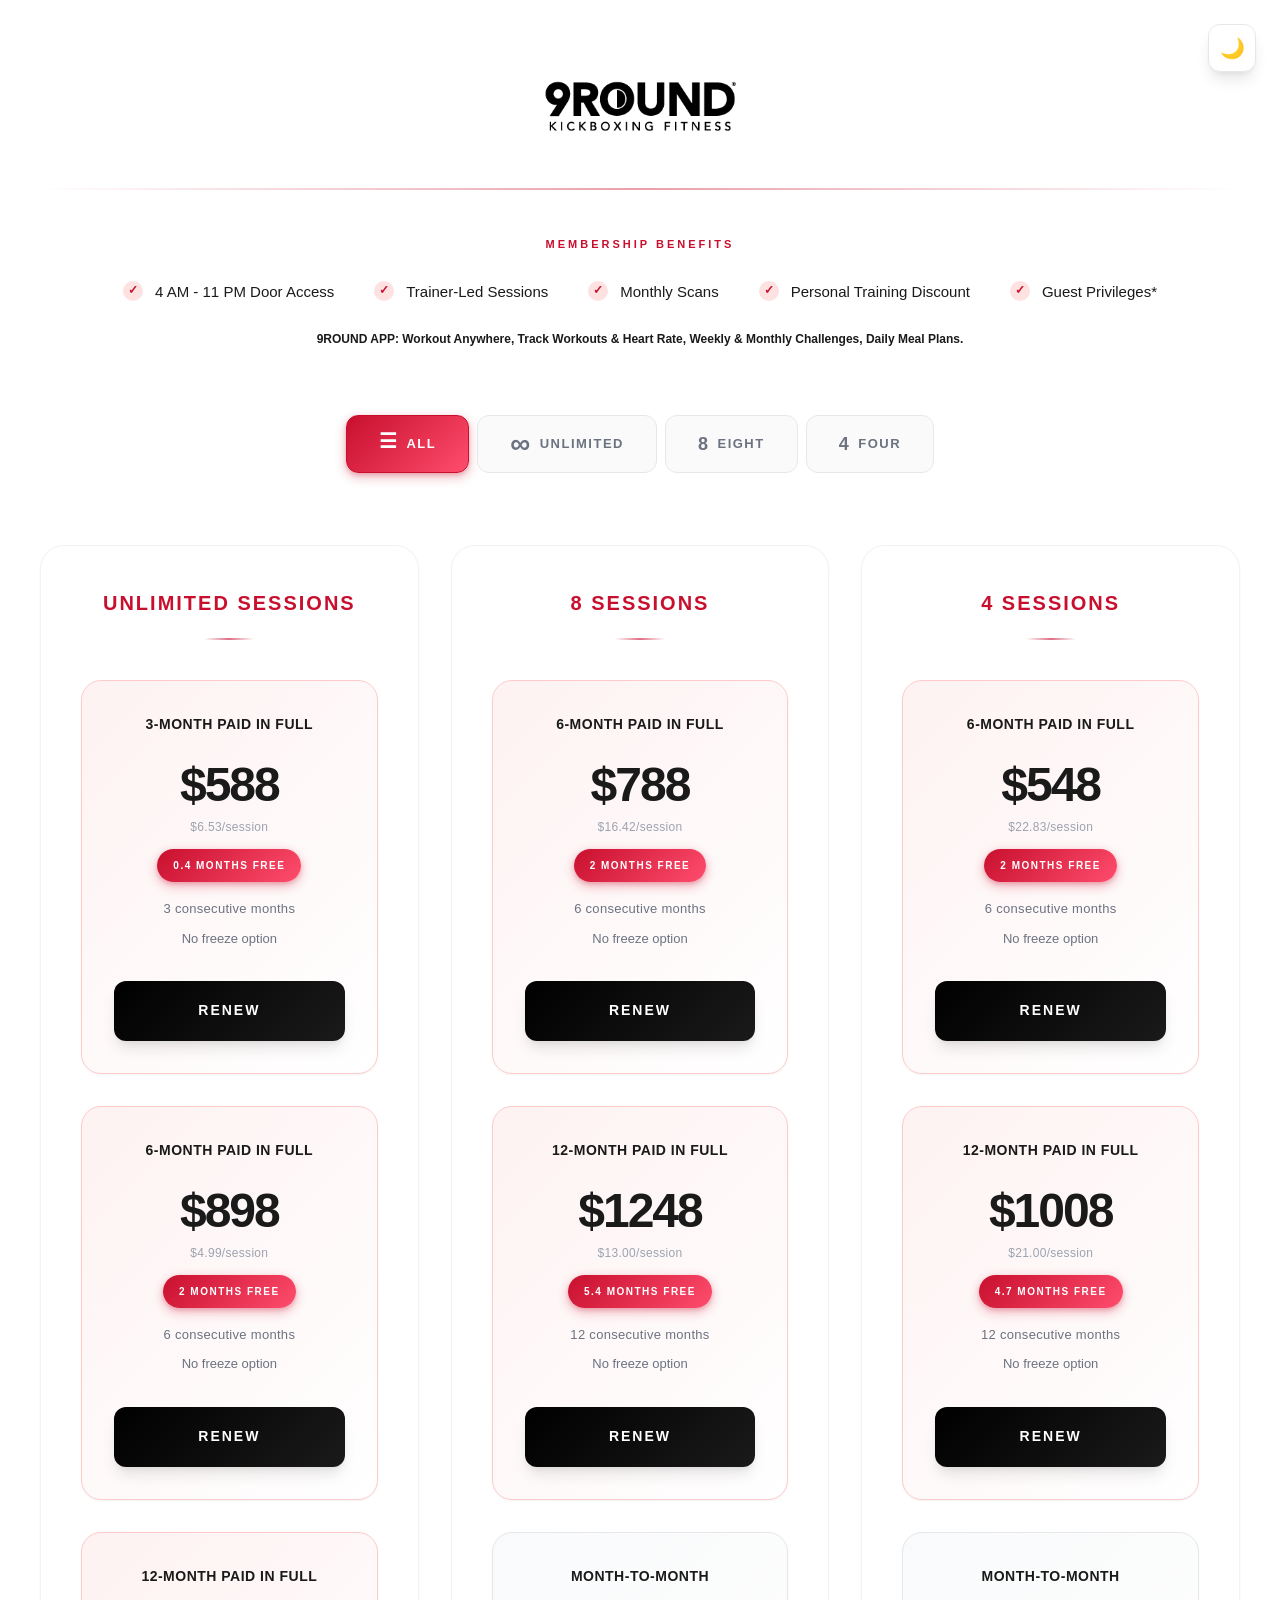
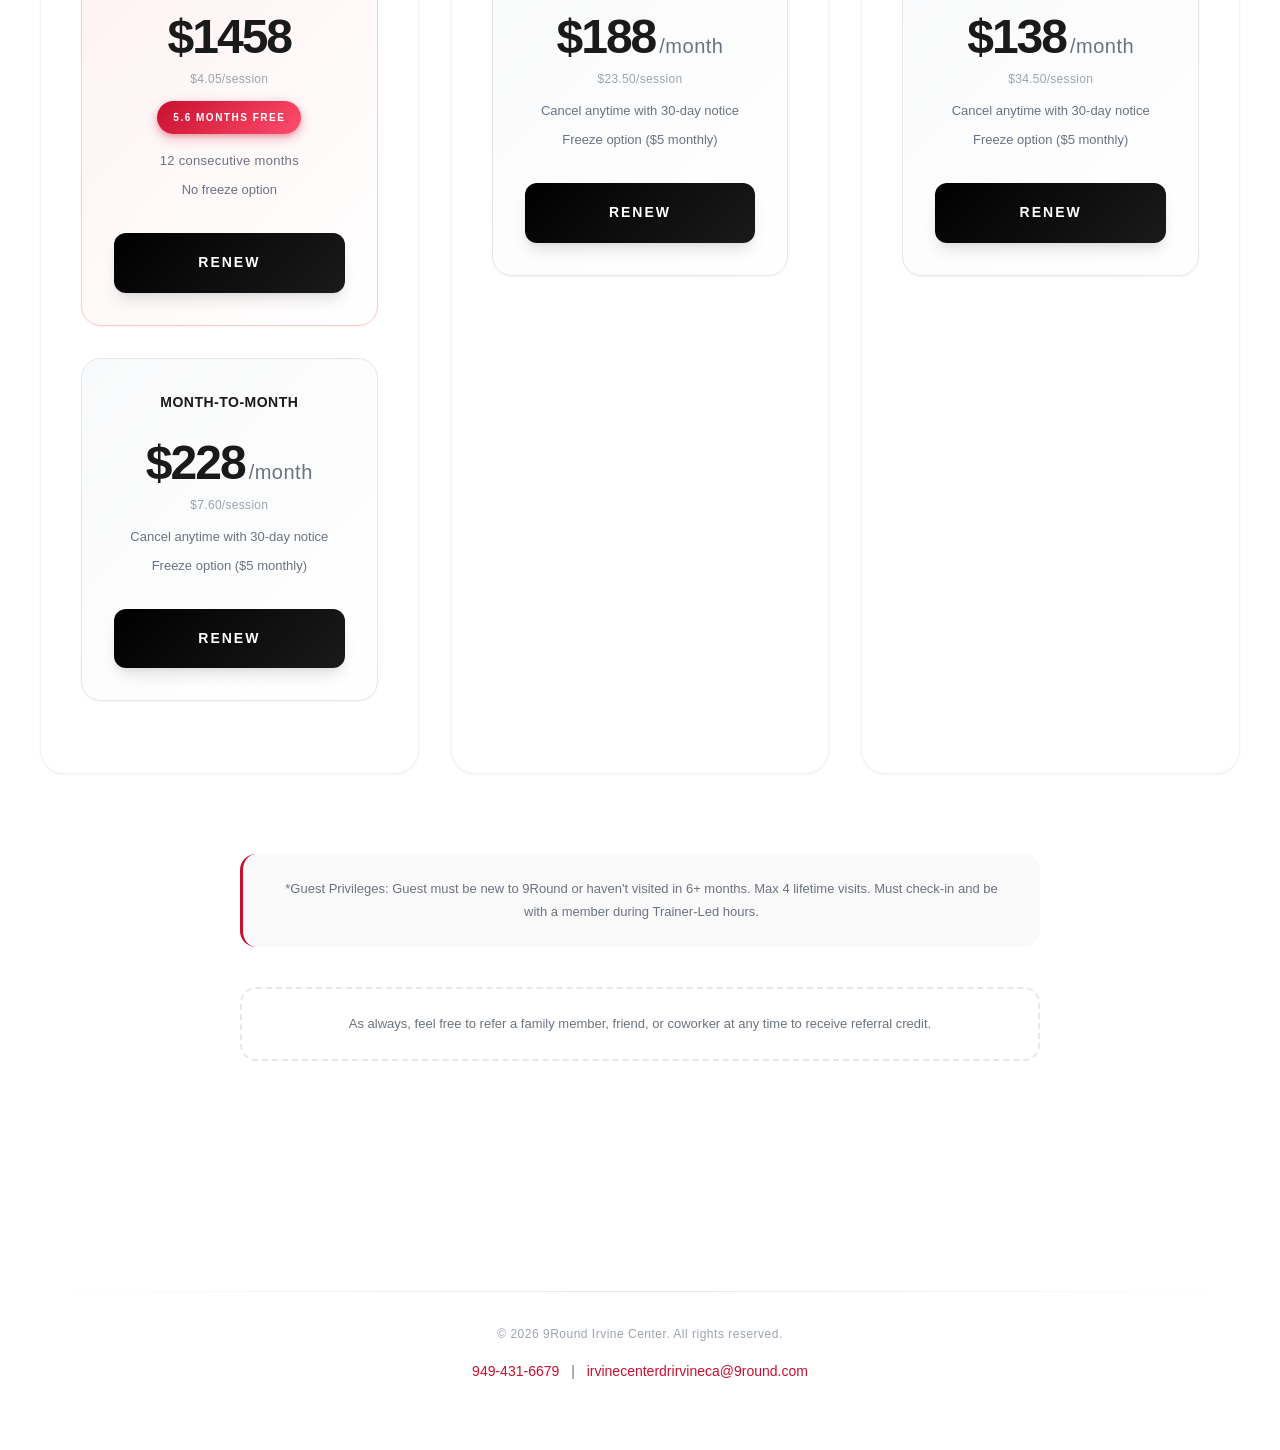
==== commit 8a70c99a: "Add highlight badges for promotional savings on 12-Month Paid In Full membership options. Update dat" ====
--- a/index.html
+++ b/index.html
@@ -112,6 +112,7 @@
           <h3 class="option-title">12-Month Paid In Full</h3>
           <div class="price">$1248</div>
           <div class="price-per-session">$13.00/session</div>
+          <div class="highlight-badge" data-pif="1248" data-monthly="188" data-tier="8 Sessions" data-renew-url="https://app.clubready.com/JoinUs/9261/550856" data-months="12">5.4 MONTHS FREE</div>
           <p class="price-note">12 consecutive months</p>
           <p class="option-note">No freeze option</p>
           <a href="#" class="renew-button" data-url="https://app.clubready.com/JoinUs/9261/550856">RENEW</a>
@@ -145,6 +146,7 @@
           <h3 class="option-title">12-Month Paid In Full</h3>
           <div class="price">$1008</div>
           <div class="price-per-session">$21.00/session</div>
+          <div class="highlight-badge" data-pif="1008" data-monthly="138" data-tier="4 Sessions" data-renew-url="https://app.clubready.com/JoinUs/9261/558487" data-months="12">4.7 MONTHS FREE</div>
           <p class="price-note">12 consecutive months</p>
           <p class="option-note">No freeze option</p>
           <a href="#" class="renew-button" data-url="https://app.clubready.com/JoinUs/9261/558487">RENEW</a>
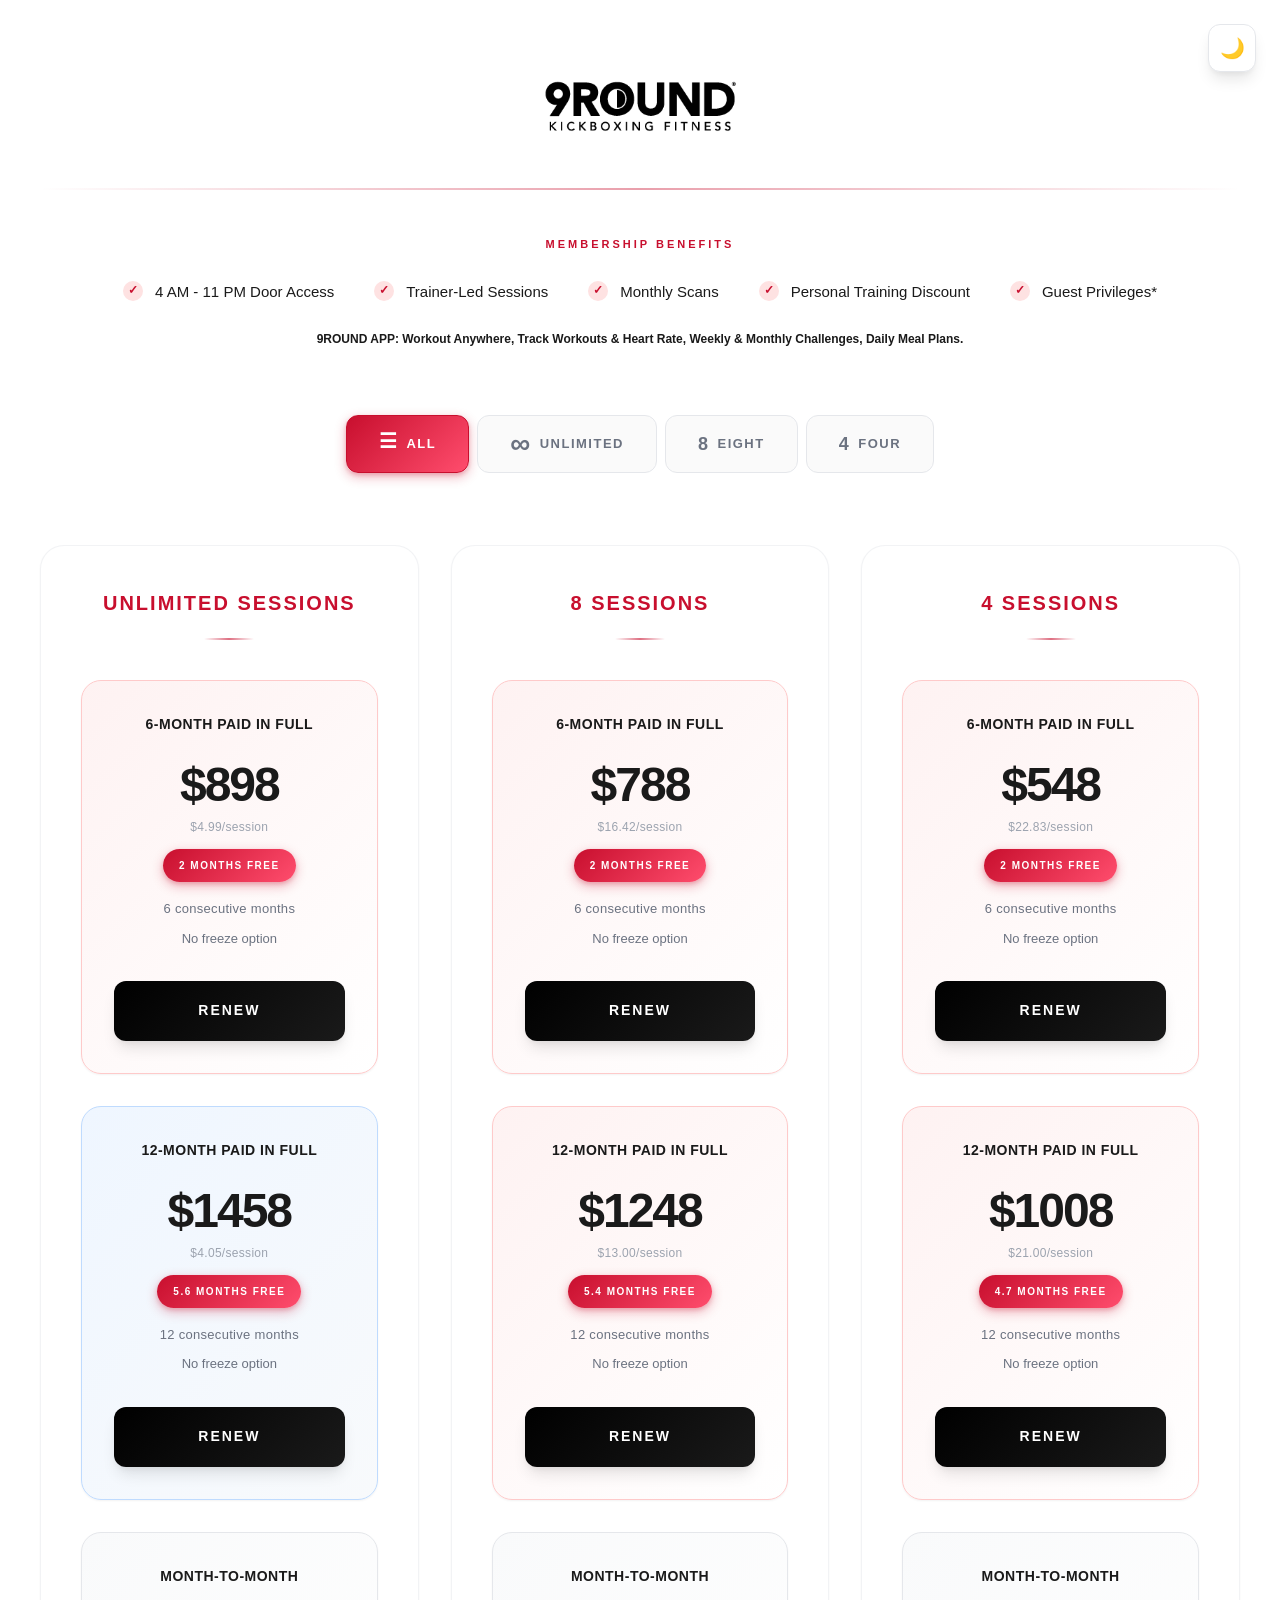
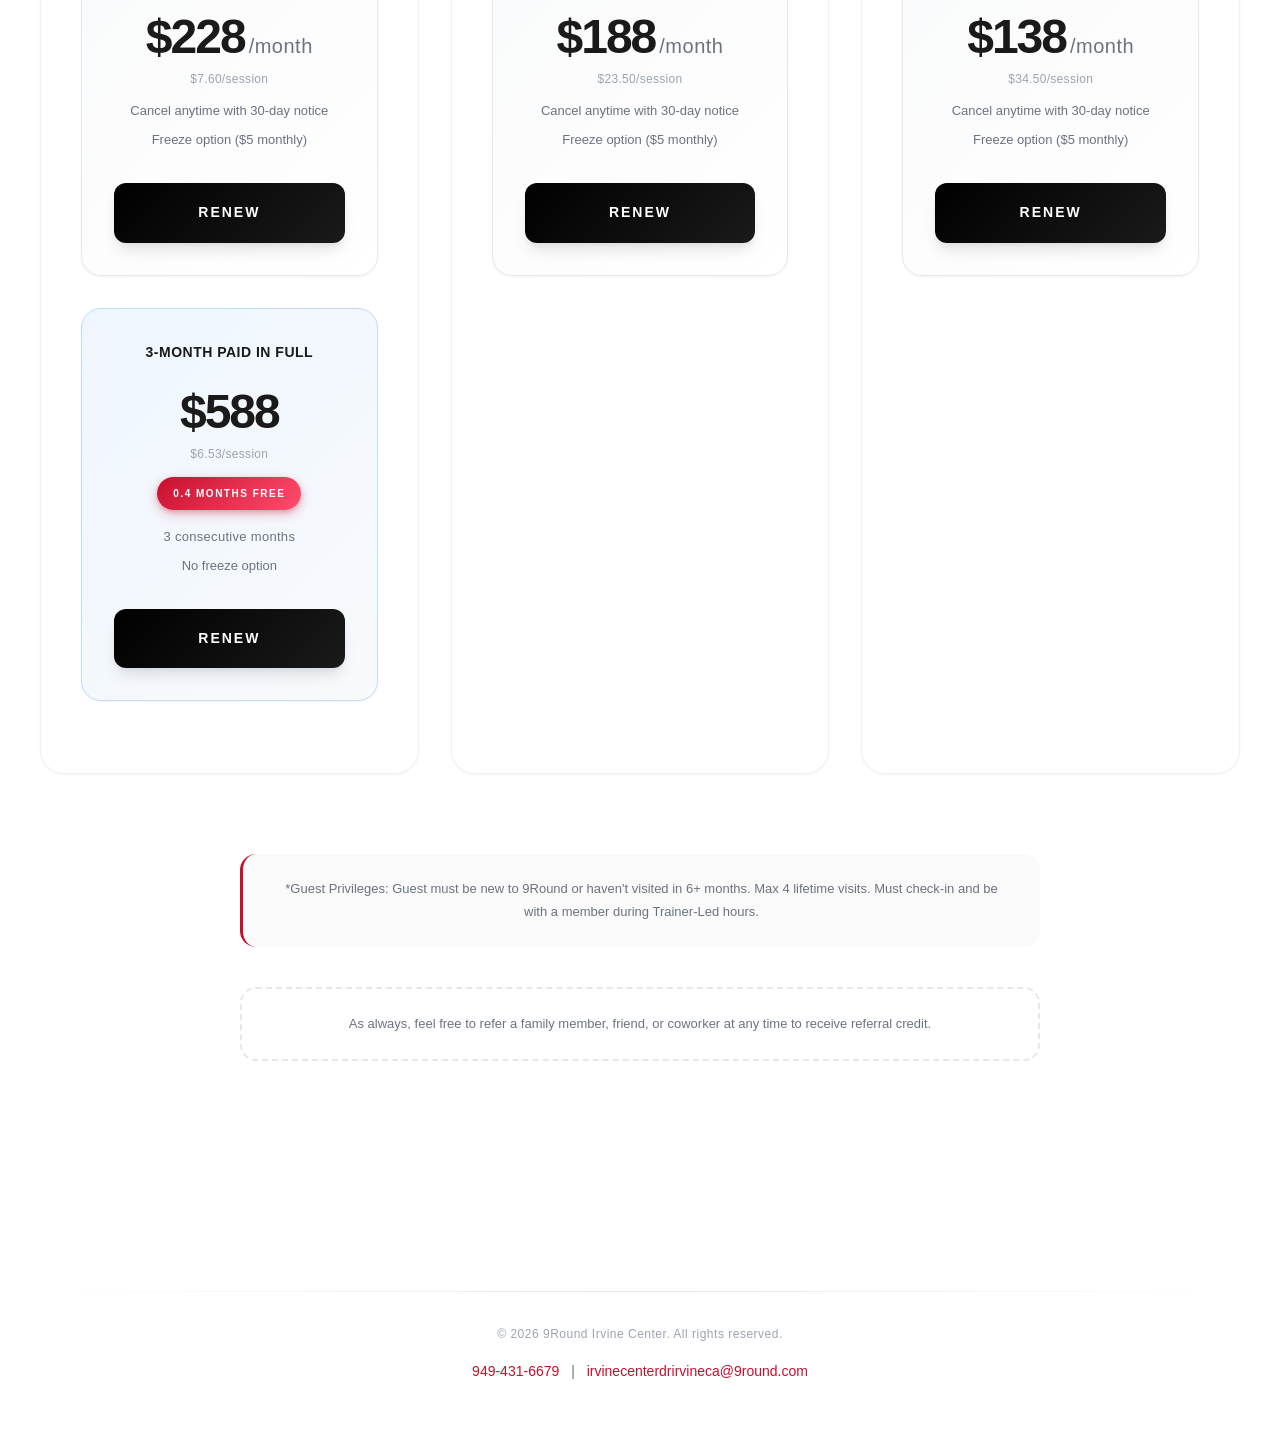
==== commit bdbc1399: "Refactor pricing options by reintroducing the 3-Month Paid In Full membership with updated styling a" ====
--- a/index.html
+++ b/index.html
@@ -55,6 +55,35 @@
         <h2 class="tier-title">UNLIMITED SESSIONS</h2>
         
         <div class="pricing-option pif-option">
+          <h3 class="option-title">6-Month Paid In Full</h3>
+          <div class="price">$898</div>
+          <div class="price-per-session">$4.99/session</div>
+          <div class="highlight-badge" data-pif="898" data-monthly="228" data-tier="Unlimited" data-renew-url="https://www.clubready.com/JoinUs/9261/516774" data-months="6">2 MONTHS FREE</div>
+          <p class="price-note">6 consecutive months</p>
+          <p class="option-note">No freeze option</p>
+          <a href="#" class="renew-button" data-url="https://www.clubready.com/JoinUs/9261/516774">RENEW</a>
+        </div>
+
+        <div class="pricing-option pif-option pif-option-alt">
+          <h3 class="option-title">12-Month Paid In Full</h3>
+          <div class="price">$1458</div>
+          <div class="price-per-session">$4.05/session</div>
+          <div class="highlight-badge" data-pif="1458" data-monthly="228" data-tier="Unlimited" data-renew-url="https://app.clubready.com/JoinUs/9261/516777" data-months="12">5.6 MONTHS FREE</div>
+          <p class="price-note">12 consecutive months</p>
+          <p class="option-note">No freeze option</p>
+          <a href="#" class="renew-button" data-url="https://app.clubready.com/JoinUs/9261/516777">RENEW</a>
+        </div>
+
+        <div class="pricing-option monthly-option">
+          <h3 class="option-title">Month-to-Month</h3>
+          <div class="price">$228<span class="price-period">/month</span></div>
+          <div class="price-per-session">$7.60/session</div>
+          <p class="option-note">Cancel anytime with 30-day notice</p>
+          <p class="option-note">Freeze option ($5 monthly)</p>
+          <a href="#" class="renew-button" data-url="https://app.clubready.com/JoinUs/9261/520974">RENEW</a>
+        </div>
+
+        <div class="pricing-option pif-option pif-option-alt">
           <h3 class="option-title">3-Month Paid In Full</h3>
           <div class="price">$588</div>
           <div class="price-per-session">$6.53/session</div>
@@ -62,35 +91,6 @@
           <p class="price-note">3 consecutive months</p>
           <p class="option-note">No freeze option</p>
           <a href="#" class="renew-button" data-url="https://app.clubready.com/JoinUs/9261/522220">RENEW</a>
-        </div>
-
-        <div class="pricing-option pif-option">
-          <h3 class="option-title">6-Month Paid In Full</h3>
-          <div class="price">$898</div>
-          <div class="price-per-session">$4.99/session</div>
-          <div class="highlight-badge" data-pif="898" data-monthly="228" data-tier="Unlimited" data-renew-url="https://www.clubready.com/JoinUs/9261/516774" data-months="6">2 MONTHS FREE</div>
-          <p class="price-note">6 consecutive months</p>
-          <p class="option-note">No freeze option</p>
-          <a href="#" class="renew-button" data-url="https://www.clubready.com/JoinUs/9261/516774">RENEW</a>
-        </div>
-
-        <div class="pricing-option pif-option">
-          <h3 class="option-title">12-Month Paid In Full</h3>
-          <div class="price">$1458</div>
-          <div class="price-per-session">$4.05/session</div>
-          <div class="highlight-badge" data-pif="1458" data-monthly="228" data-tier="Unlimited" data-renew-url="https://app.clubready.com/JoinUs/9261/516777" data-months="12">5.6 MONTHS FREE</div>
-          <p class="price-note">12 consecutive months</p>
-          <p class="option-note">No freeze option</p>
-          <a href="#" class="renew-button" data-url="https://app.clubready.com/JoinUs/9261/516777">RENEW</a>
-        </div>
-
-        <div class="pricing-option monthly-option">
-          <h3 class="option-title">Month-to-Month</h3>
-          <div class="price">$228<span class="price-period">/month</span></div>
-          <div class="price-per-session">$7.60/session</div>
-          <p class="option-note">Cancel anytime with 30-day notice</p>
-          <p class="option-note">Freeze option ($5 monthly)</p>
-          <a href="#" class="renew-button" data-url="https://app.clubready.com/JoinUs/9261/520974">RENEW</a>
         </div>
       </div>
 
--- a/styles.css
+++ b/styles.css
@@ -18,6 +18,8 @@
   --accent-red-bg: #fef2f2;
   --pif-bg: linear-gradient(135deg, #fef2f2 0%, #ffffff 100%);
   --pif-border: #fecaca;
+  --pif-alt-bg: linear-gradient(135deg, #eff6ff 0%, #f8fafc 100%);
+  --pif-alt-border: #bfdbfe;
   --monthly-bg: linear-gradient(135deg, #f9fafb 0%, #ffffff 100%);
   --monthly-border: #e5e7eb;
   --tier-border: rgba(229, 231, 235, 0.5);
@@ -42,6 +44,8 @@
   --accent-red-bg: #2a1a1a;
   --pif-bg: linear-gradient(135deg, #3a1f1f 0%, #1f1f1f 100%);
   --pif-border: #5a2a2a;
+  --pif-alt-bg: linear-gradient(135deg, #1e3a5f 0%, #0f172a 100%);
+  --pif-alt-border: #334155;
   --monthly-bg: linear-gradient(135deg, #1f2937 0%, #111827 100%);
   --monthly-border: #374151;
   --tier-border: rgba(55, 65, 81, 0.5);
@@ -568,6 +572,15 @@
   border-color: var(--accent-red);
 }
 
+.pricing-option.pif-option.pif-option-alt {
+  background: var(--pif-alt-bg);
+  border-color: var(--pif-alt-border);
+}
+
+.pricing-option.pif-option.pif-option-alt:hover {
+  border-color: var(--pif-alt-border);
+}
+
 .pricing-option.monthly-option {
   background: var(--monthly-bg);
   border: 1px solid var(--monthly-border);
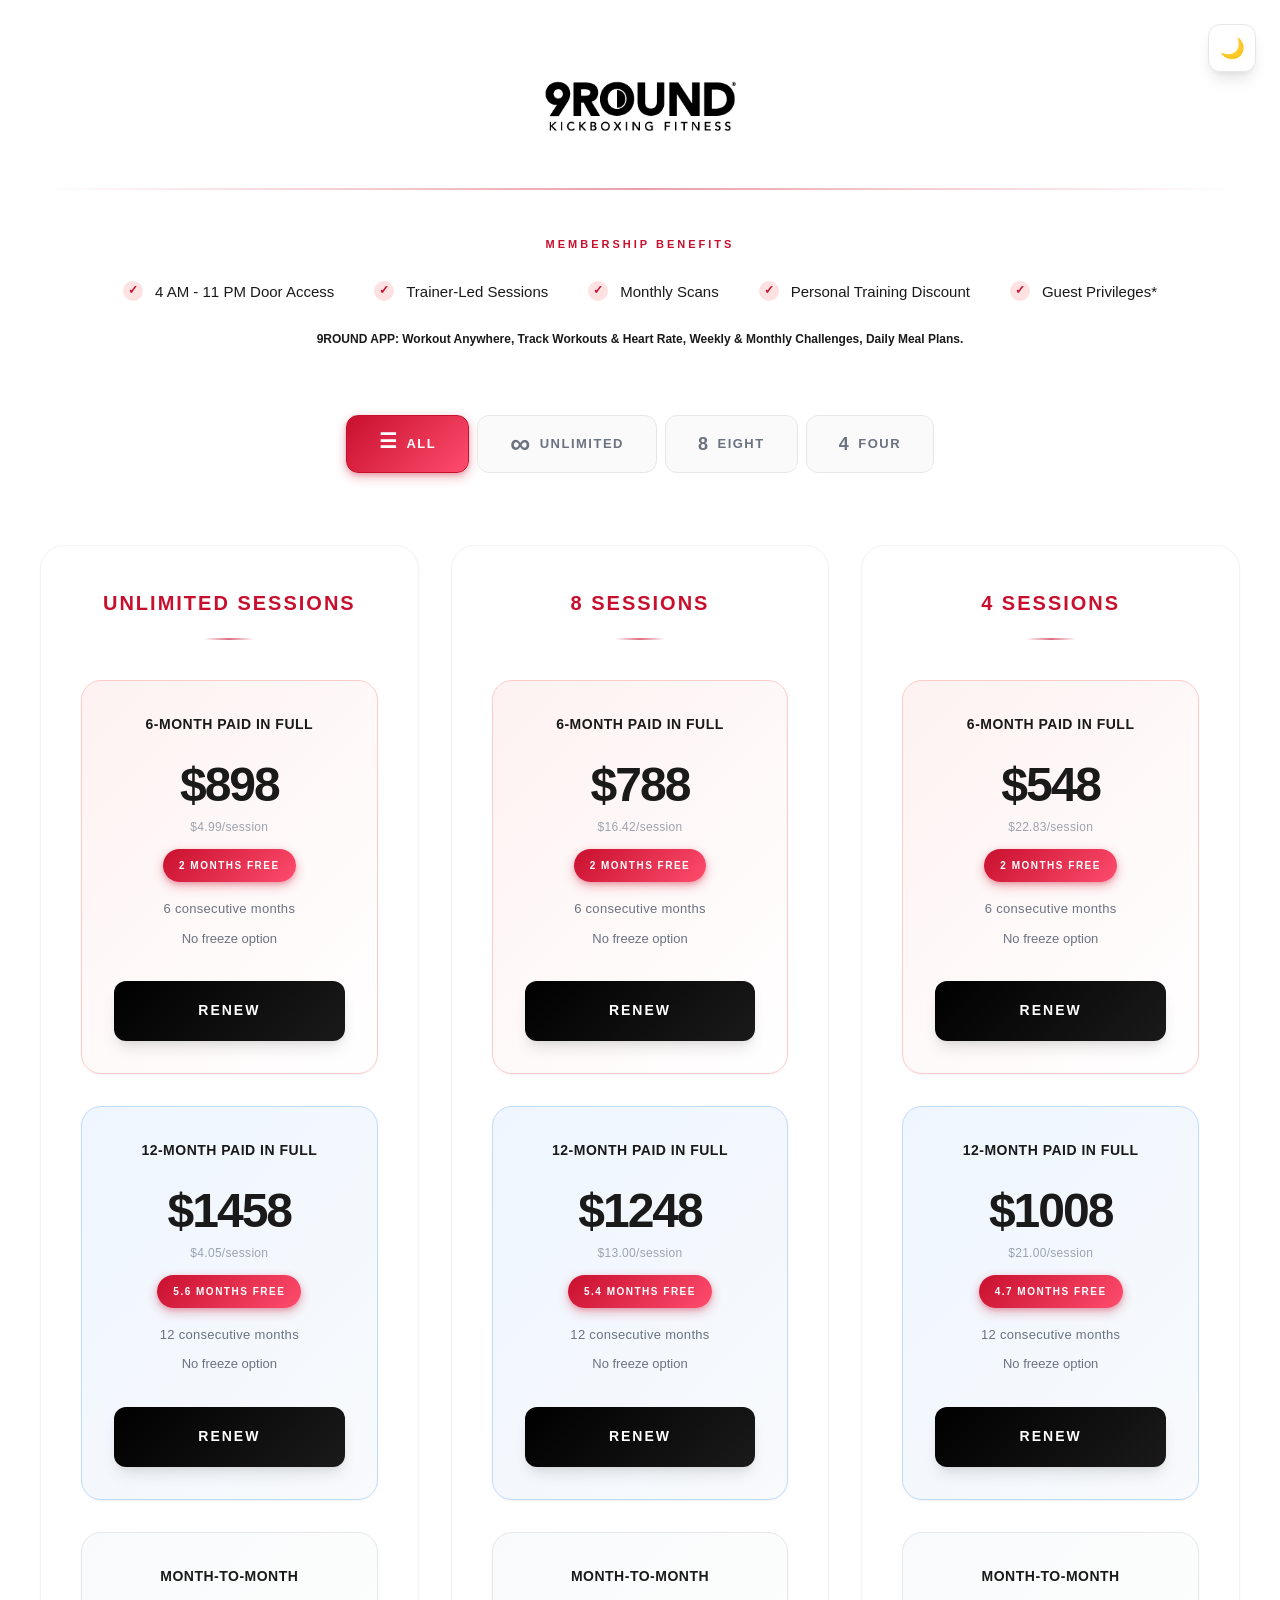
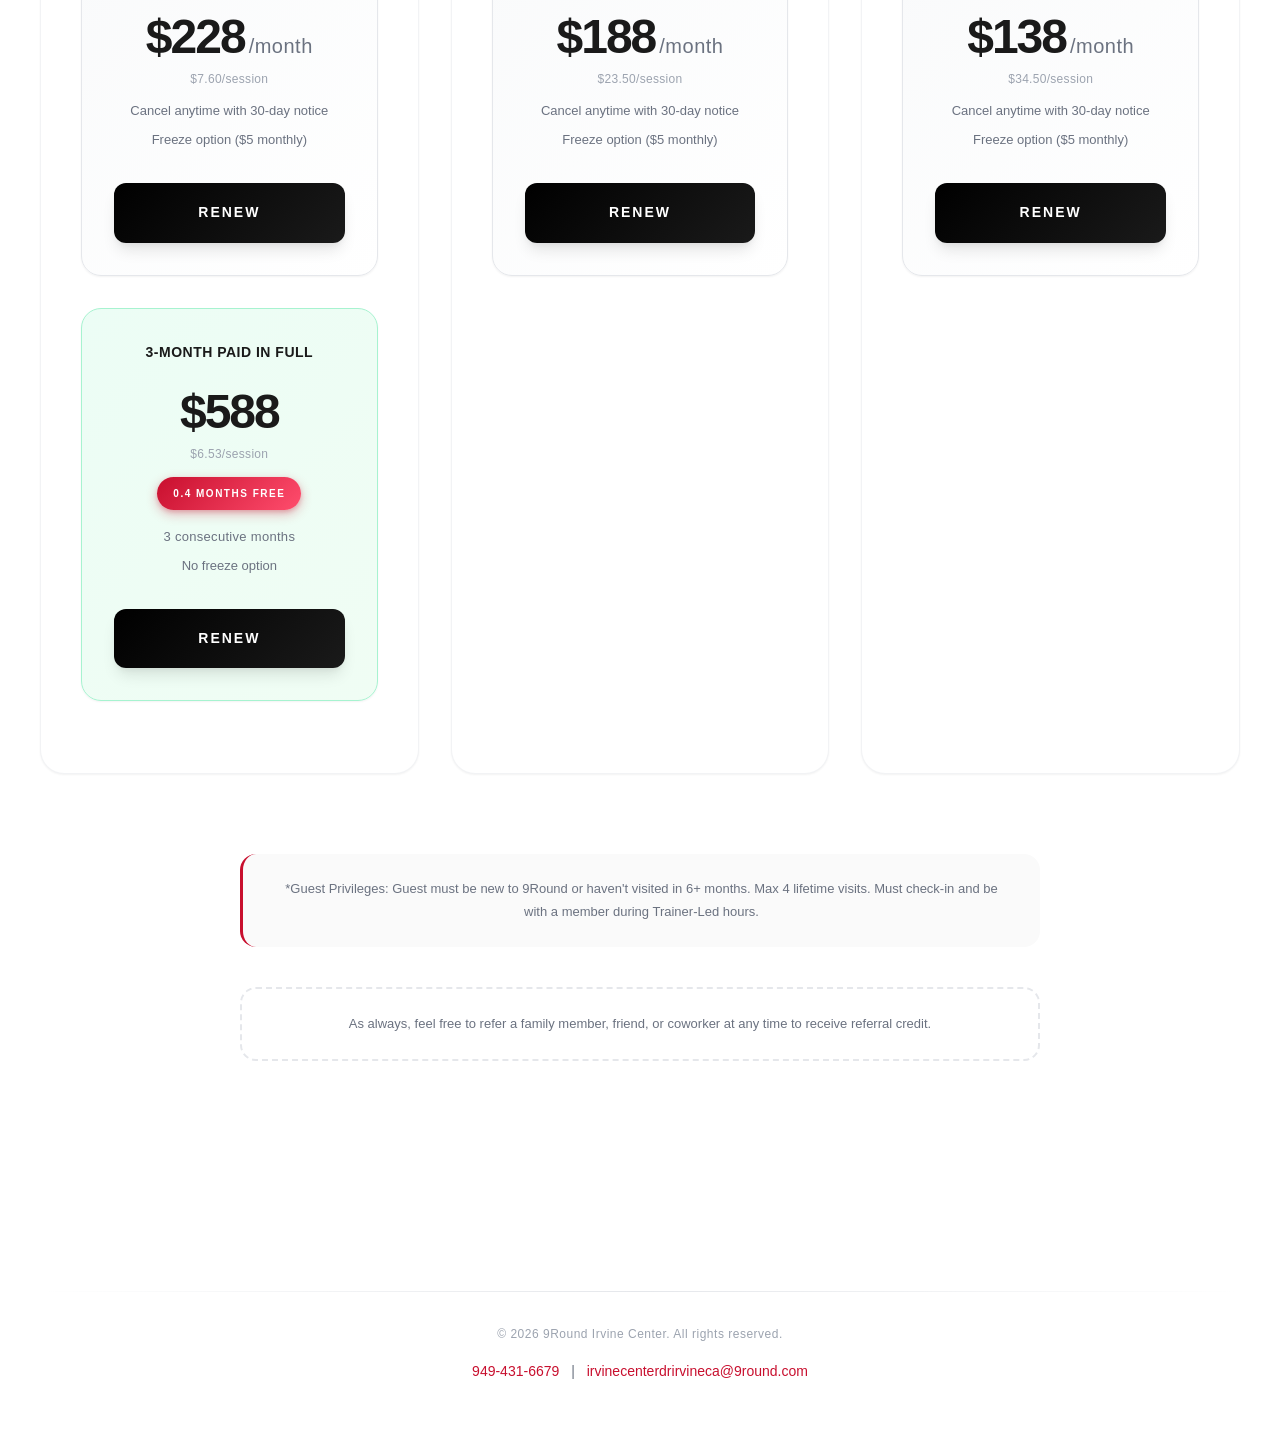
==== commit 2bfa7f22: "Refactor pricing options for 12-Month and 3-Month Paid In Full memberships by updating class names a" ====
--- a/index.html
+++ b/index.html
@@ -64,7 +64,7 @@
           <a href="#" class="renew-button" data-url="https://www.clubready.com/JoinUs/9261/516774">RENEW</a>
         </div>
 
-        <div class="pricing-option pif-option pif-option-alt">
+        <div class="pricing-option pif-option pif-option-12mo">
           <h3 class="option-title">12-Month Paid In Full</h3>
           <div class="price">$1458</div>
           <div class="price-per-session">$4.05/session</div>
@@ -83,7 +83,7 @@
           <a href="#" class="renew-button" data-url="https://app.clubready.com/JoinUs/9261/520974">RENEW</a>
         </div>
 
-        <div class="pricing-option pif-option pif-option-alt">
+        <div class="pricing-option pif-option pif-option-3mo">
           <h3 class="option-title">3-Month Paid In Full</h3>
           <div class="price">$588</div>
           <div class="price-per-session">$6.53/session</div>
@@ -108,7 +108,7 @@
           <a href="#" class="renew-button" data-url="https://app.clubready.com/JoinUs/9261/558503">RENEW</a>
         </div>
 
-        <div class="pricing-option pif-option">
+        <div class="pricing-option pif-option pif-option-12mo">
           <h3 class="option-title">12-Month Paid In Full</h3>
           <div class="price">$1248</div>
           <div class="price-per-session">$13.00/session</div>
@@ -142,7 +142,7 @@
           <a href="#" class="renew-button" data-url="https://app.clubready.com/JoinUs/9261/558501">RENEW</a>
         </div>
 
-        <div class="pricing-option pif-option">
+        <div class="pricing-option pif-option pif-option-12mo">
           <h3 class="option-title">12-Month Paid In Full</h3>
           <div class="price">$1008</div>
           <div class="price-per-session">$21.00/session</div>
--- a/styles.css
+++ b/styles.css
@@ -18,8 +18,10 @@
   --accent-red-bg: #fef2f2;
   --pif-bg: linear-gradient(135deg, #fef2f2 0%, #ffffff 100%);
   --pif-border: #fecaca;
-  --pif-alt-bg: linear-gradient(135deg, #eff6ff 0%, #f8fafc 100%);
-  --pif-alt-border: #bfdbfe;
+  --pif-12mo-bg: linear-gradient(135deg, #eff6ff 0%, #f8fafc 100%);
+  --pif-12mo-border: #bfdbfe;
+  --pif-3mo-bg: linear-gradient(135deg, #ecfdf5 0%, #f0fdf4 100%);
+  --pif-3mo-border: #a7f3d0;
   --monthly-bg: linear-gradient(135deg, #f9fafb 0%, #ffffff 100%);
   --monthly-border: #e5e7eb;
   --tier-border: rgba(229, 231, 235, 0.5);
@@ -44,8 +46,10 @@
   --accent-red-bg: #2a1a1a;
   --pif-bg: linear-gradient(135deg, #3a1f1f 0%, #1f1f1f 100%);
   --pif-border: #5a2a2a;
-  --pif-alt-bg: linear-gradient(135deg, #1e3a5f 0%, #0f172a 100%);
-  --pif-alt-border: #334155;
+  --pif-12mo-bg: linear-gradient(135deg, #1e3a5f 0%, #0f172a 100%);
+  --pif-12mo-border: #334155;
+  --pif-3mo-bg: linear-gradient(135deg, #1e3d32 0%, #14532d 100%);
+  --pif-3mo-border: #065f46;
   --monthly-bg: linear-gradient(135deg, #1f2937 0%, #111827 100%);
   --monthly-border: #374151;
   --tier-border: rgba(55, 65, 81, 0.5);
@@ -572,13 +576,22 @@
   border-color: var(--accent-red);
 }
 
-.pricing-option.pif-option.pif-option-alt {
-  background: var(--pif-alt-bg);
-  border-color: var(--pif-alt-border);
-}
-
-.pricing-option.pif-option.pif-option-alt:hover {
-  border-color: var(--pif-alt-border);
+.pricing-option.pif-option.pif-option-12mo {
+  background: var(--pif-12mo-bg);
+  border-color: var(--pif-12mo-border);
+}
+
+.pricing-option.pif-option.pif-option-12mo:hover {
+  border-color: var(--pif-12mo-border);
+}
+
+.pricing-option.pif-option.pif-option-3mo {
+  background: var(--pif-3mo-bg);
+  border-color: var(--pif-3mo-border);
+}
+
+.pricing-option.pif-option.pif-option-3mo:hover {
+  border-color: var(--pif-3mo-border);
 }
 
 .pricing-option.monthly-option {
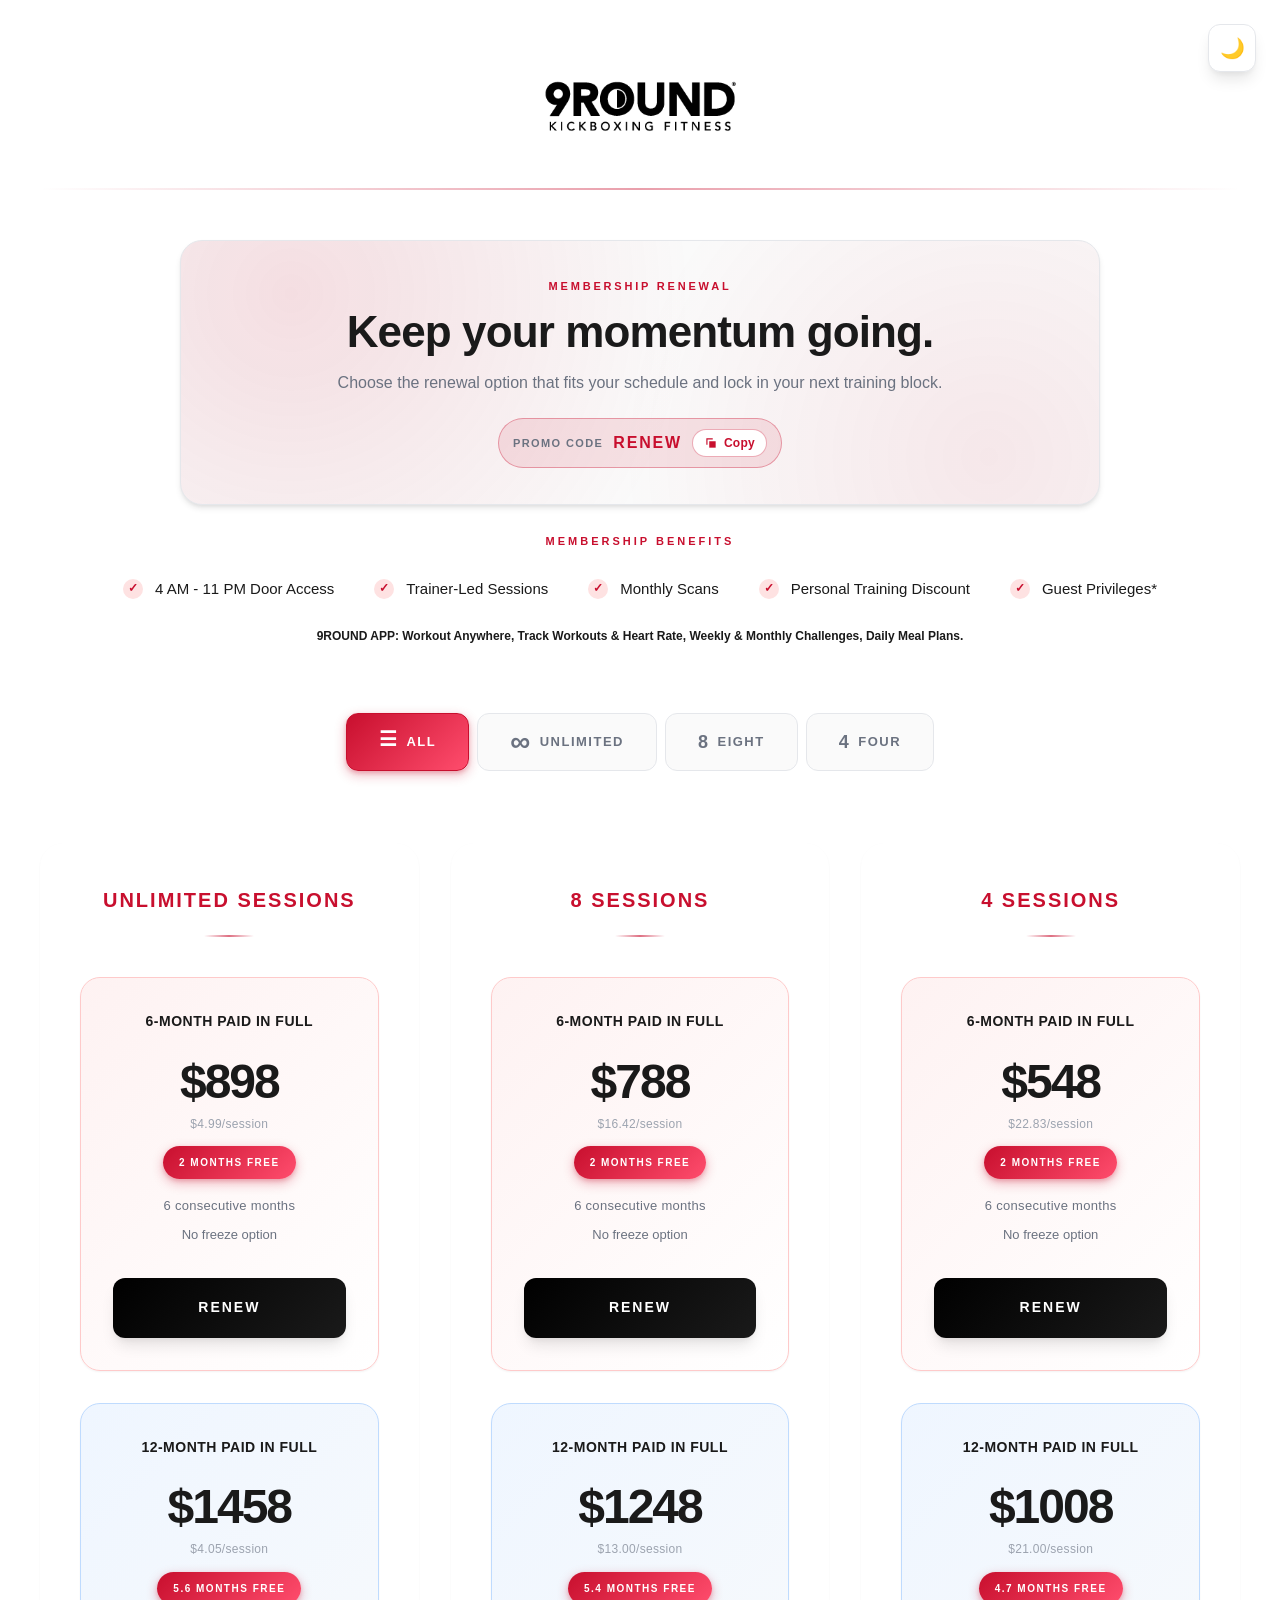
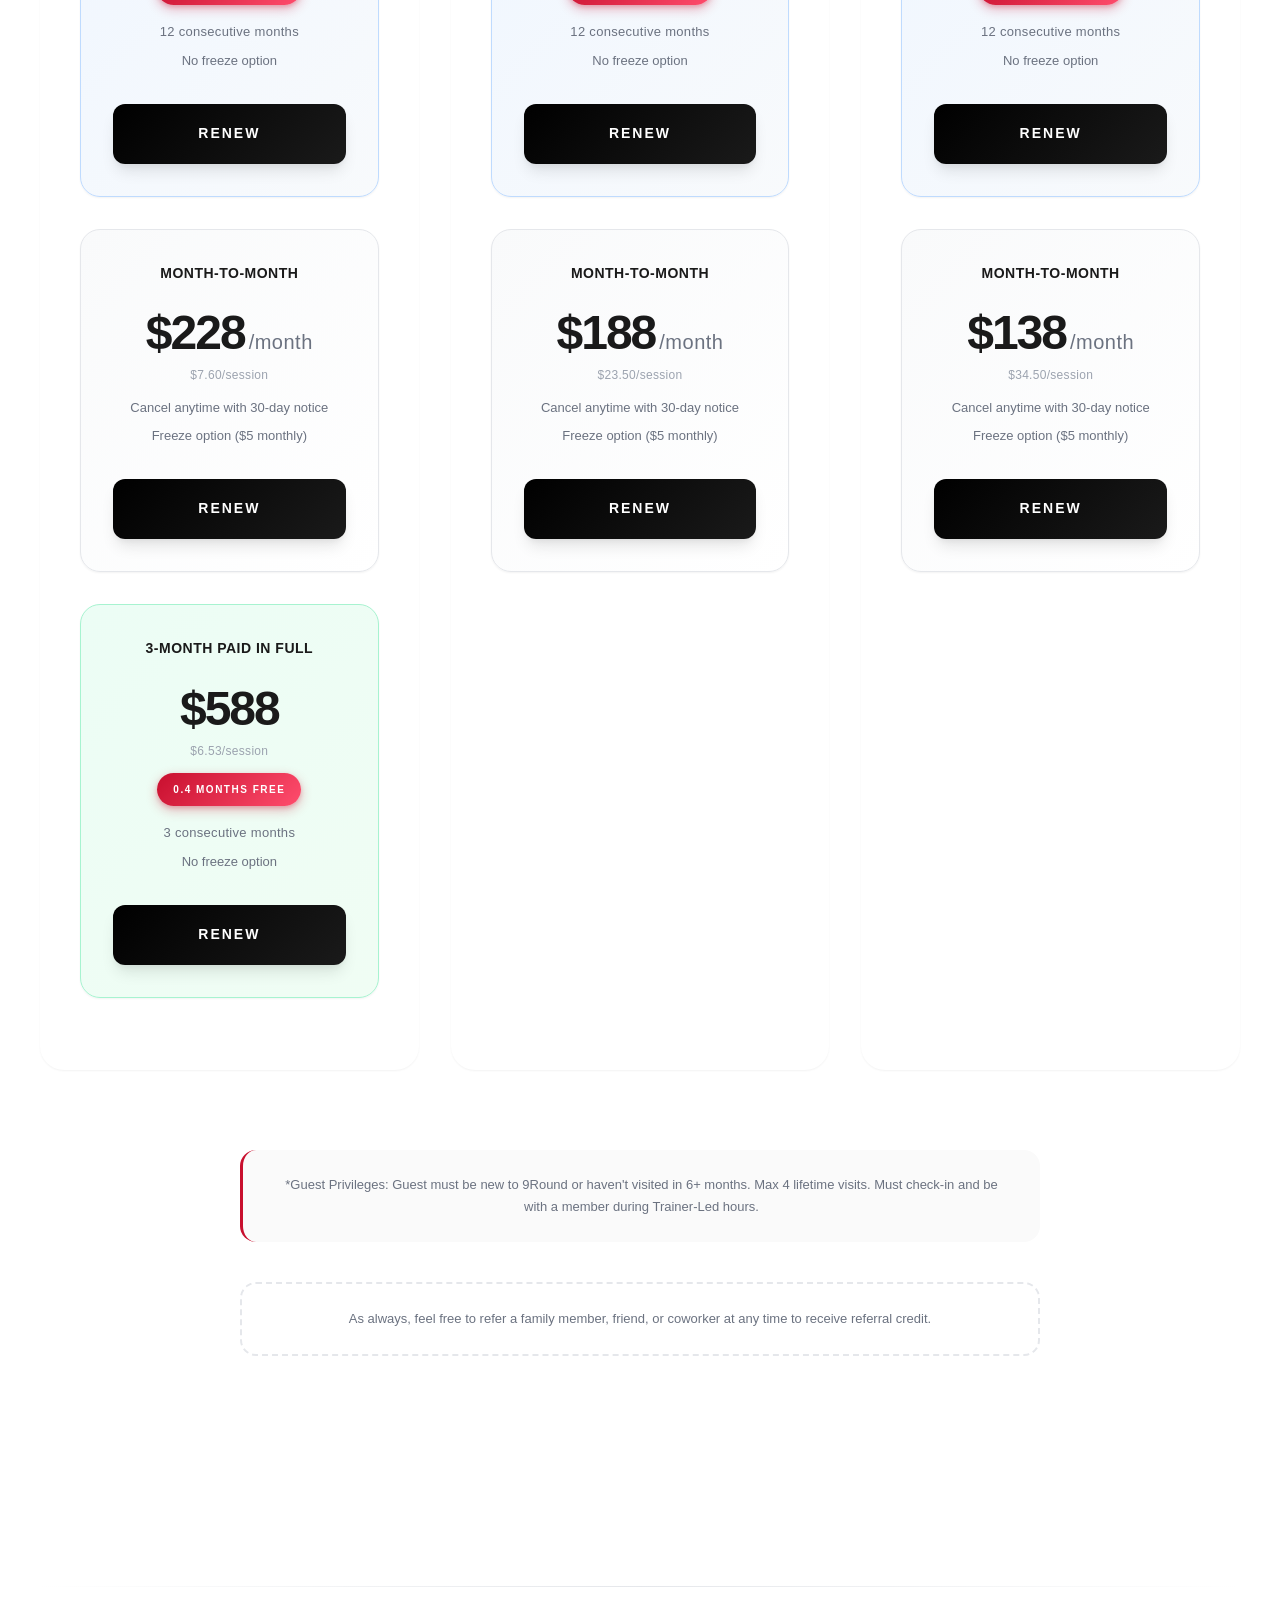
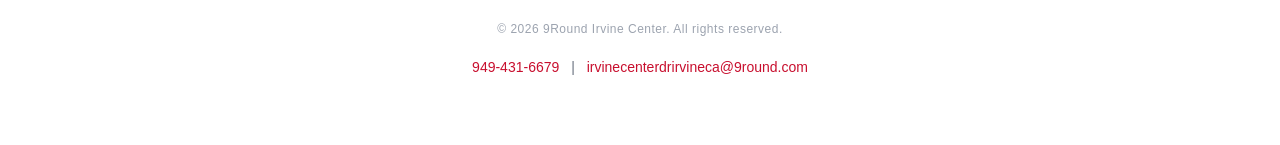
==== commit c282cf48: "Add renewal hero to main page and broaden subtitle wording" ====
--- a/index.html
+++ b/index.html
@@ -17,6 +17,29 @@
     <div class="logo-container">
       <img src="images/9round-white-logo.png" alt="9Round Logo" class="logo">
     </div>
+
+    <section class="renewal-hero" aria-label="Membership renewal information">
+      <p class="renewal-hero-kicker">MEMBERSHIP RENEWAL</p>
+      <h1 class="renewal-hero-title">Keep your momentum going.</h1>
+      <p class="renewal-hero-subtitle">Choose the renewal option that fits your schedule and lock in your next training block.</p>
+      <div class="renewal-hero-promo">
+        <span class="renewal-hero-promo-label">Promo Code</span>
+        <span class="renewal-hero-promo-value" id="renewalPromoCode">RENEW</span>
+        <button
+          type="button"
+          class="promo-copy-button"
+          id="copyRenewCodeBtn"
+          aria-label="Copy promo code RENEW"
+          title="Copy promo code"
+        >
+          <svg class="promo-copy-icon" viewBox="0 0 24 24" aria-hidden="true">
+            <path d="M9 9h11v11H9z"></path>
+            <path d="M4 4h11v2H6v9H4z"></path>
+          </svg>
+          <span class="promo-copy-text">Copy</span>
+        </button>
+      </div>
+    </section>
 
     <div class="benefits-section">
       <ul class="benefits-list">
@@ -633,6 +656,54 @@
         }
       });
     });
+
+    (function() {
+      const copyButton = document.getElementById('copyRenewCodeBtn');
+      const promoCodeEl = document.getElementById('renewalPromoCode');
+      if (!copyButton || !promoCodeEl) return;
+
+      let copyResetTimeout = null;
+
+      function setCopiedState() {
+        copyButton.classList.add('copied');
+        const copyText = copyButton.querySelector('.promo-copy-text');
+        if (copyText) copyText.textContent = 'Copied';
+        if (copyResetTimeout) clearTimeout(copyResetTimeout);
+        copyResetTimeout = setTimeout(() => {
+          copyButton.classList.remove('copied');
+          if (copyText) copyText.textContent = 'Copy';
+        }, 1800);
+      }
+
+      function fallbackCopyText(text) {
+        const textArea = document.createElement('textarea');
+        textArea.value = text;
+        textArea.setAttribute('readonly', '');
+        textArea.style.position = 'fixed';
+        textArea.style.opacity = '0';
+        document.body.appendChild(textArea);
+        textArea.select();
+        const ok = document.execCommand('copy');
+        document.body.removeChild(textArea);
+        return ok;
+      }
+
+      async function copyPromoCode() {
+        const code = promoCodeEl.textContent.trim();
+        try {
+          if (navigator.clipboard && window.isSecureContext) {
+            await navigator.clipboard.writeText(code);
+          } else if (!fallbackCopyText(code)) {
+            throw new Error('Clipboard copy failed');
+          }
+          setCopiedState();
+        } catch (err) {
+          alert('Unable to copy automatically. Promo code: ' + code);
+        }
+      }
+
+      copyButton.addEventListener('click', copyPromoCode);
+    })();
 
     // Sticky tabs on scroll
     (function() {
@@ -709,5 +780,3 @@
   </script>
 </body>
 </html>
-
-
--- a/styles.css
+++ b/styles.css
@@ -152,6 +152,119 @@
   filter: none;
 }
 
+/* Renewal Hero */
+.renewal-hero {
+  margin: -10px auto 42px;
+  max-width: 920px;
+  text-align: center;
+  padding: 36px 32px;
+  border-radius: 22px;
+  border: 1px solid var(--border-color);
+  background:
+    radial-gradient(circle at 12% 20%, rgba(200, 15, 46, 0.12), transparent 48%),
+    radial-gradient(circle at 88% 82%, rgba(200, 15, 46, 0.08), transparent 44%),
+    var(--bg-secondary);
+  box-shadow: var(--shadow);
+  animation: fadeInUp 0.8s cubic-bezier(0.4, 0, 0.2, 1) 0.15s both;
+}
+
+.renewal-hero-kicker {
+  font-size: 11px;
+  font-weight: 800;
+  letter-spacing: 2.8px;
+  color: var(--accent-red);
+  text-transform: uppercase;
+  margin-bottom: 12px;
+}
+
+.renewal-hero-title {
+  font-size: clamp(28px, 4.1vw, 44px);
+  line-height: 1.1;
+  font-weight: 900;
+  letter-spacing: -0.02em;
+  margin-bottom: 14px;
+}
+
+.renewal-hero-subtitle {
+  font-size: 16px;
+  line-height: 1.65;
+  color: var(--text-secondary);
+  max-width: 680px;
+  margin: 0 auto 22px;
+}
+
+.renewal-hero-promo {
+  display: inline-flex;
+  align-items: center;
+  gap: 10px;
+  padding: 10px 14px;
+  border-radius: 999px;
+  border: 1px solid rgba(200, 15, 46, 0.35);
+  background: rgba(200, 15, 46, 0.1);
+}
+
+.renewal-hero-promo-label {
+  font-size: 11px;
+  font-weight: 700;
+  letter-spacing: 1.4px;
+  text-transform: uppercase;
+  color: var(--text-secondary);
+}
+
+.renewal-hero-promo-value {
+  font-size: 16px;
+  line-height: 1;
+  font-weight: 900;
+  letter-spacing: 1.8px;
+  color: var(--accent-red);
+}
+
+.promo-copy-button {
+  display: inline-flex;
+  align-items: center;
+  gap: 6px;
+  border: 1px solid rgba(200, 15, 46, 0.35);
+  background: var(--bg-primary);
+  color: var(--accent-red);
+  border-radius: 999px;
+  padding: 6px 11px;
+  font-size: 12px;
+  font-weight: 700;
+  letter-spacing: 0.3px;
+  cursor: pointer;
+  transition: all 0.2s ease;
+}
+
+.promo-copy-button:hover {
+  transform: translateY(-1px);
+  box-shadow: var(--shadow-sm);
+}
+
+.promo-copy-button:focus {
+  outline: 2px solid var(--accent-red);
+  outline-offset: 2px;
+}
+
+.promo-copy-icon {
+  width: 14px;
+  height: 14px;
+  fill: currentColor;
+}
+
+.promo-copy-button.copied {
+  background: var(--accent-red);
+  color: #fff;
+  border-color: var(--accent-red);
+}
+
+[data-theme="dark"] .renewal-hero {
+  border-color: var(--border-color);
+  background:
+    radial-gradient(circle at 12% 20%, rgba(255, 77, 109, 0.2), transparent 46%),
+    radial-gradient(circle at 88% 82%, rgba(255, 77, 109, 0.14), transparent 40%),
+    var(--bg-secondary);
+}
+
 /* Premium Benefits Section */
 .benefits-section {
   margin-bottom: 65px;
@@ -425,7 +538,7 @@
 }
 
 .pricing-tier {
-  border: 1px solid var(--tier-border);
+  border: none;
   border-radius: 24px;
   padding: 40px;
   background-color: var(--bg-primary);
@@ -495,7 +608,6 @@
 .pricing-tier:hover {
   transform: translateY(-12px);
   box-shadow: var(--shadow-xl);
-  border-color: var(--accent-red);
 }
 
 .pricing-tier:hover::before {
@@ -503,13 +615,11 @@
 }
 
 [data-theme="dark"] .pricing-tier {
-  border-color: var(--tier-border);
   box-shadow: var(--shadow);
 }
 
 [data-theme="dark"] .pricing-tier:hover {
   box-shadow: var(--shadow-xl);
-  border-color: var(--accent-red);
 }
 
 .tier-title {
@@ -1492,6 +1602,44 @@
     border-radius: 0;
   }
 
+  .renewal-hero {
+    margin-top: -4px;
+    margin-bottom: 34px;
+    padding: 28px 22px;
+    border-radius: 18px;
+  }
+
+  .renewal-hero-kicker {
+    font-size: 10px;
+    letter-spacing: 2.2px;
+  }
+
+  .renewal-hero-subtitle {
+    font-size: 14px;
+    margin-bottom: 18px;
+  }
+
+  .renewal-hero-promo {
+    gap: 8px;
+    padding: 9px 12px;
+  }
+
+  .renewal-hero-promo-value {
+    font-size: 14px;
+    letter-spacing: 1.4px;
+  }
+
+  .promo-copy-button {
+    padding: 5px 10px;
+    font-size: 11px;
+    gap: 5px;
+  }
+
+  .promo-copy-icon {
+    width: 13px;
+    height: 13px;
+  }
+
   .benefits-section::before {
     font-size: 10px;
     letter-spacing: 2px;
@@ -1895,6 +2043,19 @@
     margin-top: -15px;
   }
 
+  .renewal-hero {
+    padding: 24px 16px;
+  }
+
+  .renewal-hero-subtitle {
+    font-size: 13px;
+  }
+
+  .renewal-hero-promo {
+    flex-wrap: wrap;
+    justify-content: center;
+  }
+
   .benefits-list {
     font-size: 13px;
     gap: 12px 20px;
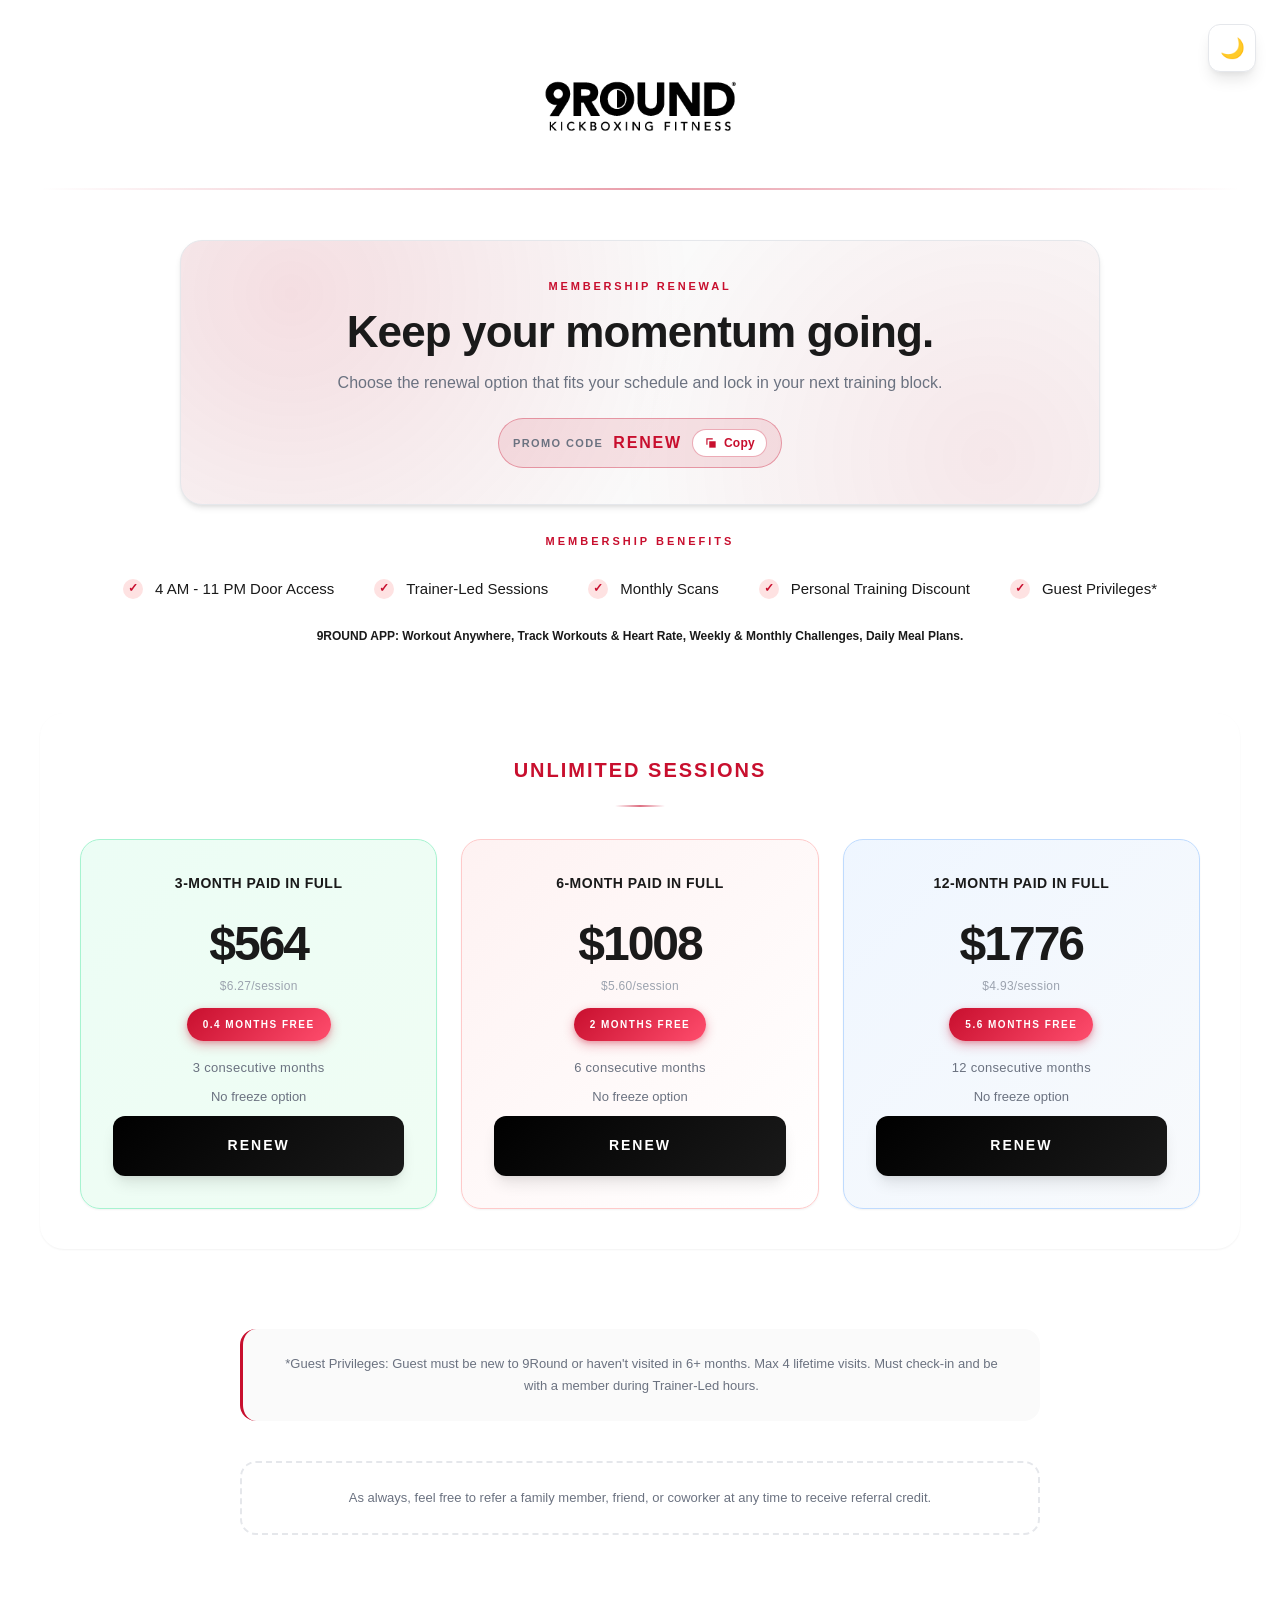
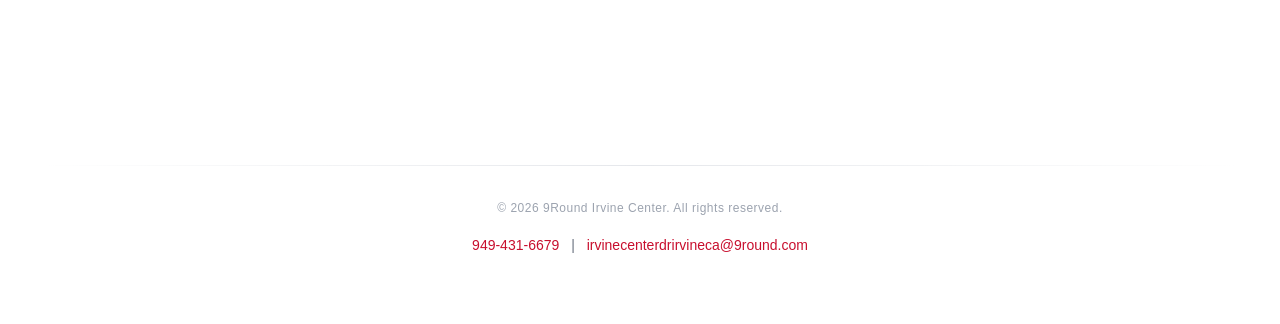
==== commit acace08a: "Update renew pricing options and promo code" ====
--- a/index.html
+++ b/index.html
@@ -52,36 +52,26 @@
       </ul>
     </div>
 
-    <!-- Pricing Filter Tabs -->
-    <div class="pricing-tabs">
-      <button class="pricing-tab active" data-filter="all">
-        <span class="tab-icon">☰</span>
-        <span class="tab-text">ALL</span>
-      </button>
-      <button class="pricing-tab" data-filter="unlimited">
-        <span class="tab-icon">∞</span>
-        <span class="tab-text">UNLIMITED</span>
-      </button>
-      <button class="pricing-tab" data-filter="eight">
-        <span class="tab-icon">8</span>
-        <span class="tab-text">EIGHT</span>
-      </button>
-      <button class="pricing-tab" data-filter="four">
-        <span class="tab-icon">4</span>
-        <span class="tab-text">FOUR</span>
-      </button>
-    </div>
-
-    <div class="pricing-grid">
+    <div class="pricing-grid pif-grid">
       <!-- Unlimited Sessions -->
-      <div class="pricing-tier" data-tier="unlimited">
+      <div class="pricing-tier pif-unlimited-tier" data-tier="unlimited">
         <h2 class="tier-title">UNLIMITED SESSIONS</h2>
-        
+
+        <div class="pricing-option pif-option pif-option-3mo">
+          <h3 class="option-title">3-Month Paid In Full</h3>
+          <div class="price">$564</div>
+          <div class="price-per-session">$6.27/session</div>
+          <div class="highlight-badge" data-pif="564" data-monthly="228" data-tier="Unlimited" data-renew-url="https://app.clubready.com/JoinUs/9261/522220" data-months="3">0.4 MONTHS FREE</div>
+          <p class="price-note">3 consecutive months</p>
+          <p class="option-note">No freeze option</p>
+          <a href="#" class="renew-button" data-url="https://app.clubready.com/JoinUs/9261/522220">RENEW</a>
+        </div>
+
         <div class="pricing-option pif-option">
           <h3 class="option-title">6-Month Paid In Full</h3>
-          <div class="price">$898</div>
-          <div class="price-per-session">$4.99/session</div>
-          <div class="highlight-badge" data-pif="898" data-monthly="228" data-tier="Unlimited" data-renew-url="https://www.clubready.com/JoinUs/9261/516774" data-months="6">2 MONTHS FREE</div>
+          <div class="price">$1008</div>
+          <div class="price-per-session">$5.60/session</div>
+          <div class="highlight-badge" data-pif="1008" data-monthly="228" data-tier="Unlimited" data-renew-url="https://www.clubready.com/JoinUs/9261/516774" data-months="6">2 MONTHS FREE</div>
           <p class="price-note">6 consecutive months</p>
           <p class="option-note">No freeze option</p>
           <a href="#" class="renew-button" data-url="https://www.clubready.com/JoinUs/9261/516774">RENEW</a>
@@ -89,99 +79,12 @@
 
         <div class="pricing-option pif-option pif-option-12mo">
           <h3 class="option-title">12-Month Paid In Full</h3>
-          <div class="price">$1458</div>
-          <div class="price-per-session">$4.05/session</div>
-          <div class="highlight-badge" data-pif="1458" data-monthly="228" data-tier="Unlimited" data-renew-url="https://app.clubready.com/JoinUs/9261/516777" data-months="12">5.6 MONTHS FREE</div>
+          <div class="price">$1776</div>
+          <div class="price-per-session">$4.93/session</div>
+          <div class="highlight-badge" data-pif="1776" data-monthly="228" data-tier="Unlimited" data-renew-url="https://app.clubready.com/JoinUs/9261/516777" data-months="12">5.6 MONTHS FREE</div>
           <p class="price-note">12 consecutive months</p>
           <p class="option-note">No freeze option</p>
           <a href="#" class="renew-button" data-url="https://app.clubready.com/JoinUs/9261/516777">RENEW</a>
-        </div>
-
-        <div class="pricing-option monthly-option">
-          <h3 class="option-title">Month-to-Month</h3>
-          <div class="price">$228<span class="price-period">/month</span></div>
-          <div class="price-per-session">$7.60/session</div>
-          <p class="option-note">Cancel anytime with 30-day notice</p>
-          <p class="option-note">Freeze option ($5 monthly)</p>
-          <a href="#" class="renew-button" data-url="https://app.clubready.com/JoinUs/9261/520974">RENEW</a>
-        </div>
-
-        <div class="pricing-option pif-option pif-option-3mo">
-          <h3 class="option-title">3-Month Paid In Full</h3>
-          <div class="price">$588</div>
-          <div class="price-per-session">$6.53/session</div>
-          <div class="highlight-badge" data-pif="588" data-monthly="228" data-tier="Unlimited" data-renew-url="https://app.clubready.com/JoinUs/9261/522220" data-months="3">0.4 MONTHS FREE</div>
-          <p class="price-note">3 consecutive months</p>
-          <p class="option-note">No freeze option</p>
-          <a href="#" class="renew-button" data-url="https://app.clubready.com/JoinUs/9261/522220">RENEW</a>
-        </div>
-      </div>
-
-      <!-- 8 Sessions -->
-      <div class="pricing-tier" data-tier="eight">
-        <h2 class="tier-title">8 SESSIONS</h2>
-        
-        <div class="pricing-option pif-option">
-          <h3 class="option-title">6-Month Paid In Full</h3>
-          <div class="price">$788</div>
-          <div class="price-per-session">$16.42/session</div>
-          <div class="highlight-badge" data-pif="788" data-monthly="188" data-tier="8 Sessions" data-renew-url="https://app.clubready.com/JoinUs/9261/558503">2 MONTHS FREE</div>
-          <p class="price-note">6 consecutive months</p>
-          <p class="option-note">No freeze option</p>
-          <a href="#" class="renew-button" data-url="https://app.clubready.com/JoinUs/9261/558503">RENEW</a>
-        </div>
-
-        <div class="pricing-option pif-option pif-option-12mo">
-          <h3 class="option-title">12-Month Paid In Full</h3>
-          <div class="price">$1248</div>
-          <div class="price-per-session">$13.00/session</div>
-          <div class="highlight-badge" data-pif="1248" data-monthly="188" data-tier="8 Sessions" data-renew-url="https://app.clubready.com/JoinUs/9261/550856" data-months="12">5.4 MONTHS FREE</div>
-          <p class="price-note">12 consecutive months</p>
-          <p class="option-note">No freeze option</p>
-          <a href="#" class="renew-button" data-url="https://app.clubready.com/JoinUs/9261/550856">RENEW</a>
-        </div>
-
-        <div class="pricing-option monthly-option">
-          <h3 class="option-title">Month-to-Month</h3>
-          <div class="price">$188<span class="price-period">/month</span></div>
-          <div class="price-per-session">$23.50/session</div>
-          <p class="option-note">Cancel anytime with 30-day notice</p>
-          <p class="option-note">Freeze option ($5 monthly)</p>
-          <a href="#" class="renew-button" data-url="https://app.clubready.com/JoinUs/9261/544039">RENEW</a>
-        </div>
-      </div>
-
-      <!-- 4 Sessions -->
-      <div class="pricing-tier" data-tier="four">
-        <h2 class="tier-title">4 SESSIONS</h2>
-        
-        <div class="pricing-option pif-option">
-          <h3 class="option-title">6-Month Paid In Full</h3>
-          <div class="price">$548</div>
-          <div class="price-per-session">$22.83/session</div>
-          <div class="highlight-badge" data-pif="548" data-monthly="138" data-tier="4 Sessions" data-renew-url="https://app.clubready.com/JoinUs/9261/558501">2 MONTHS FREE</div>
-          <p class="price-note">6 consecutive months</p>
-          <p class="option-note">No freeze option</p>
-          <a href="#" class="renew-button" data-url="https://app.clubready.com/JoinUs/9261/558501">RENEW</a>
-        </div>
-
-        <div class="pricing-option pif-option pif-option-12mo">
-          <h3 class="option-title">12-Month Paid In Full</h3>
-          <div class="price">$1008</div>
-          <div class="price-per-session">$21.00/session</div>
-          <div class="highlight-badge" data-pif="1008" data-monthly="138" data-tier="4 Sessions" data-renew-url="https://app.clubready.com/JoinUs/9261/558487" data-months="12">4.7 MONTHS FREE</div>
-          <p class="price-note">12 consecutive months</p>
-          <p class="option-note">No freeze option</p>
-          <a href="#" class="renew-button" data-url="https://app.clubready.com/JoinUs/9261/558487">RENEW</a>
-        </div>
-
-        <div class="pricing-option monthly-option">
-          <h3 class="option-title">Month-to-Month</h3>
-          <div class="price">$138<span class="price-period">/month</span></div>
-          <div class="price-per-session">$34.50/session</div>
-          <p class="option-note">Cancel anytime with 30-day notice</p>
-          <p class="option-note">Freeze option ($5 monthly)</p>
-          <a href="#" class="renew-button" data-url="https://app.clubready.com/JoinUs/9261/558485">RENEW</a>
         </div>
       </div>
     </div>
@@ -708,6 +611,7 @@
     // Sticky tabs on scroll
     (function() {
       const pricingTabs = document.querySelector('.pricing-tabs');
+      if (!pricingTabs) return;
       let lastScrollTop = 0;
       
       function handleScroll() {
@@ -731,6 +635,7 @@
       const tabs = document.querySelectorAll('.pricing-tab');
       const tiers = document.querySelectorAll('.pricing-tier');
       const pricingGrid = document.querySelector('.pricing-grid');
+      if (!tabs.length || !tiers.length || !pricingGrid) return;
       
       tabs.forEach(tab => {
         tab.addEventListener('click', function() {
--- a/styles.css
+++ b/styles.css
@@ -528,6 +528,39 @@
   transition: grid-template-columns 0.4s cubic-bezier(0.4, 0, 0.2, 1);
 }
 
+.pricing-grid.pif-grid {
+  grid-template-columns: 1fr;
+  justify-items: center;
+  max-width: 1200px;
+  margin-left: auto;
+  margin-right: auto;
+}
+
+.pricing-grid.pif-grid .pricing-tier.pif-unlimited-tier {
+  max-width: 100%;
+  width: 100%;
+  display: grid;
+  grid-template-columns: repeat(3, minmax(0, 1fr));
+  gap: 24px;
+  align-items: stretch;
+}
+
+.pricing-grid.pif-grid .pricing-tier.pif-unlimited-tier .tier-title {
+  grid-column: 1 / -1;
+  margin-bottom: 8px;
+}
+
+.pricing-grid.pif-grid .pricing-tier.pif-unlimited-tier .pricing-option {
+  margin-bottom: 0;
+  height: 100%;
+  display: flex;
+  flex-direction: column;
+}
+
+.pricing-grid.pif-grid .pricing-tier.pif-unlimited-tier .pricing-option .renew-button {
+  margin-top: auto;
+}
+
 .pricing-grid.filtered {
   grid-template-columns: 1fr;
   max-width: 1200px;
@@ -606,12 +639,12 @@
 }
 
 .pricing-tier:hover {
-  transform: translateY(-12px);
-  box-shadow: var(--shadow-xl);
+  transform: translateY(0);
+  box-shadow: var(--shadow-sm);
 }
 
 .pricing-tier:hover::before {
-  opacity: 1;
+  opacity: 0;
 }
 
 [data-theme="dark"] .pricing-tier {
@@ -619,7 +652,7 @@
 }
 
 [data-theme="dark"] .pricing-tier:hover {
-  box-shadow: var(--shadow-xl);
+  box-shadow: var(--shadow);
 }
 
 .tier-title {
@@ -1725,6 +1758,15 @@
     width: 100%;
   }
 
+  .pricing-grid.pif-grid .pricing-tier.pif-unlimited-tier {
+    grid-template-columns: 1fr;
+    gap: 20px;
+  }
+
+  .pricing-grid.pif-grid .pricing-tier.pif-unlimited-tier .tier-title {
+    margin-bottom: 6px;
+  }
+
   .pricing-tier {
     padding: 32px 24px;
     border-radius: 20px;
@@ -1986,6 +2028,18 @@
 }
 
 @media (min-width: 769px) and (max-width: 1024px) {
+  .pricing-grid.pif-grid .pricing-tier.pif-unlimited-tier {
+    grid-template-columns: repeat(2, minmax(0, 1fr));
+    gap: 20px;
+  }
+
+  .pricing-grid.pif-grid .pricing-tier.pif-unlimited-tier .pricing-option:nth-of-type(3) {
+    grid-column: 1 / -1;
+    max-width: 420px;
+    width: 100%;
+    justify-self: center;
+  }
+
   .pricing-grid {
     grid-template-columns: repeat(2, 1fr);
   }
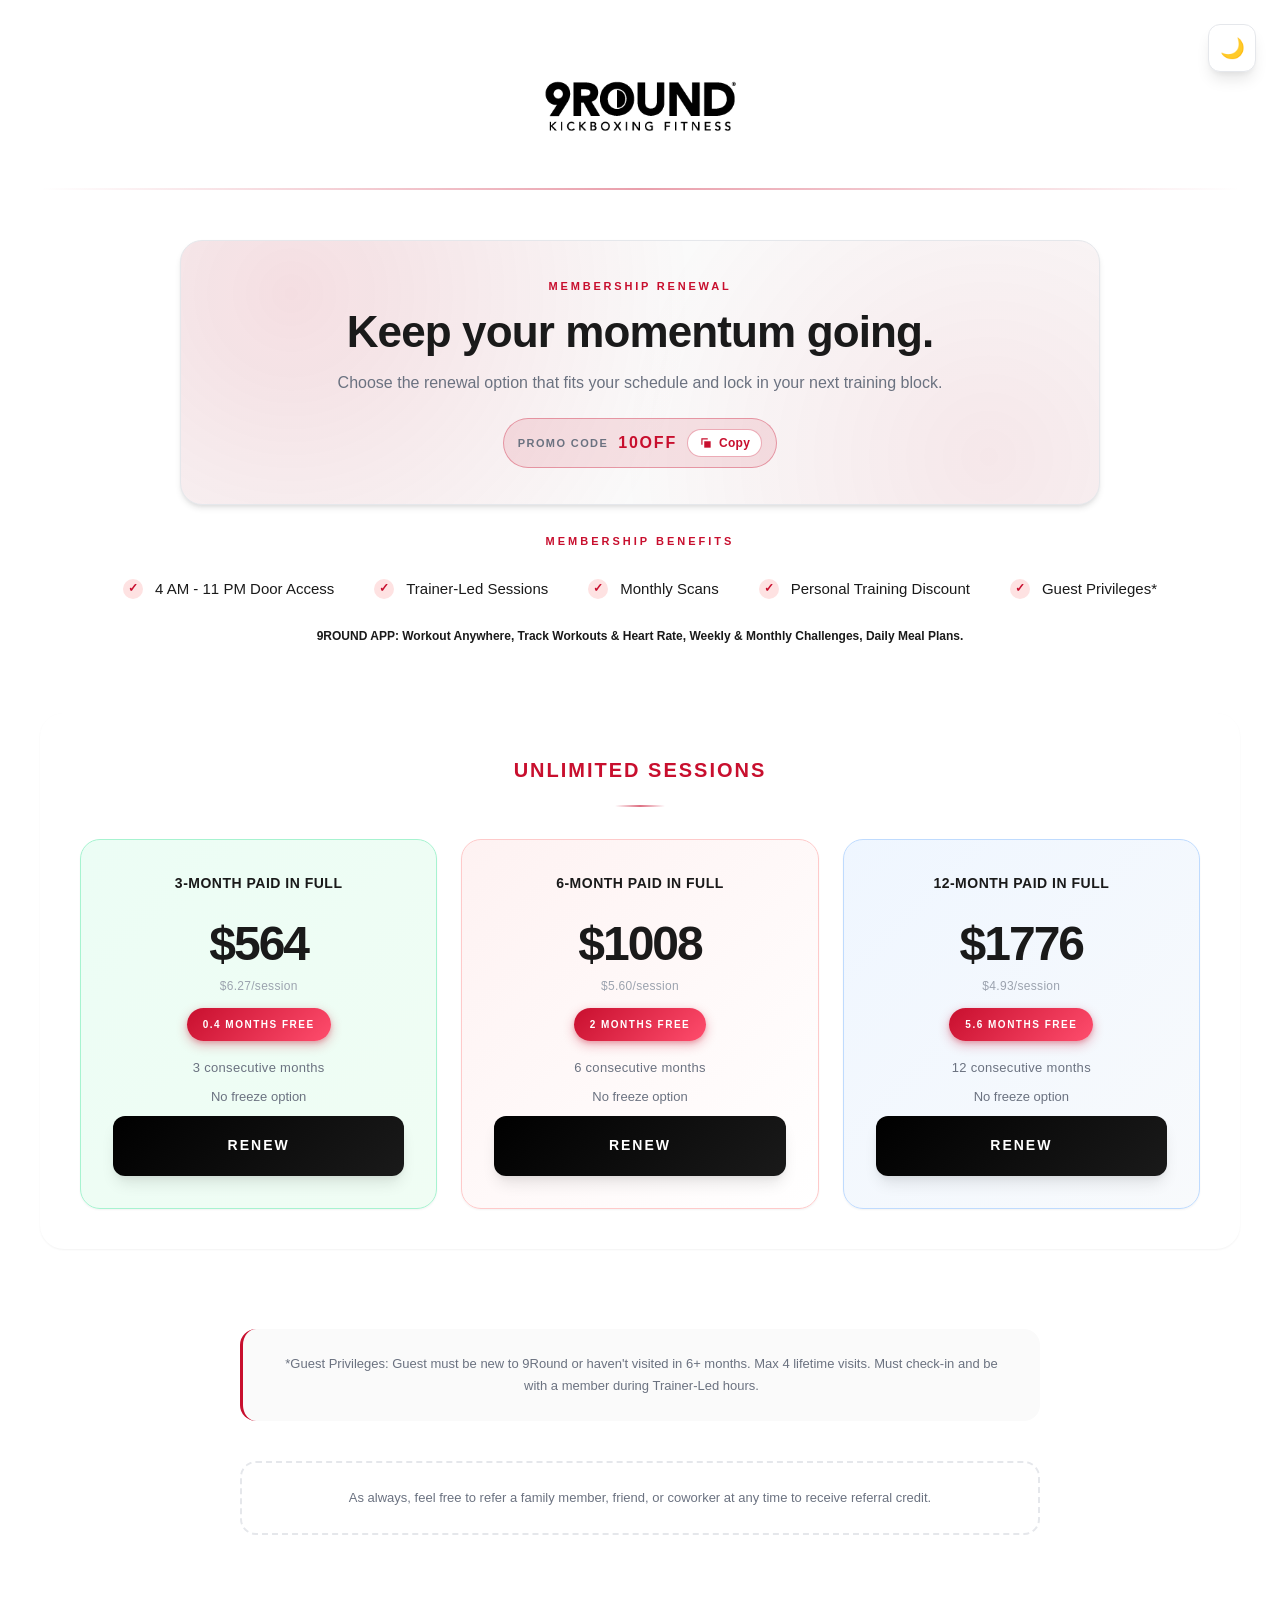
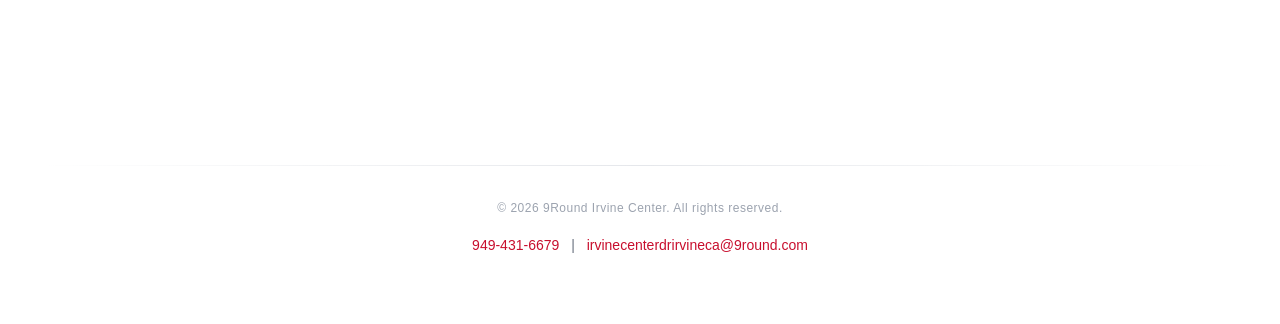
==== commit 21f9469e: "Update main page promo code to 10OFF" ====
--- a/index.html
+++ b/index.html
@@ -24,12 +24,12 @@
       <p class="renewal-hero-subtitle">Choose the renewal option that fits your schedule and lock in your next training block.</p>
       <div class="renewal-hero-promo">
         <span class="renewal-hero-promo-label">Promo Code</span>
-        <span class="renewal-hero-promo-value" id="renewalPromoCode">RENEW</span>
+        <span class="renewal-hero-promo-value" id="renewalPromoCode">10OFF</span>
         <button
           type="button"
           class="promo-copy-button"
           id="copyRenewCodeBtn"
-          aria-label="Copy promo code RENEW"
+          aria-label="Copy promo code 10OFF"
           title="Copy promo code"
         >
           <svg class="promo-copy-icon" viewBox="0 0 24 24" aria-hidden="true">
@@ -61,30 +61,30 @@
           <h3 class="option-title">3-Month Paid In Full</h3>
           <div class="price">$564</div>
           <div class="price-per-session">$6.27/session</div>
-          <div class="highlight-badge" data-pif="564" data-monthly="228" data-tier="Unlimited" data-renew-url="https://app.clubready.com/JoinUs/9261/522220" data-months="3">0.4 MONTHS FREE</div>
+          <div class="highlight-badge" data-pif="564" data-monthly="228" data-tier="Unlimited" data-renew-url="https://app.clubready.com/JoinUs/9261/585790" data-months="3">0.4 MONTHS FREE</div>
           <p class="price-note">3 consecutive months</p>
           <p class="option-note">No freeze option</p>
-          <a href="#" class="renew-button" data-url="https://app.clubready.com/JoinUs/9261/522220">RENEW</a>
+          <a href="#" class="renew-button" data-url="https://app.clubready.com/JoinUs/9261/585790">RENEW</a>
         </div>
 
         <div class="pricing-option pif-option">
           <h3 class="option-title">6-Month Paid In Full</h3>
           <div class="price">$1008</div>
           <div class="price-per-session">$5.60/session</div>
-          <div class="highlight-badge" data-pif="1008" data-monthly="228" data-tier="Unlimited" data-renew-url="https://www.clubready.com/JoinUs/9261/516774" data-months="6">2 MONTHS FREE</div>
+          <div class="highlight-badge" data-pif="1008" data-monthly="228" data-tier="Unlimited" data-renew-url="https://app.clubready.com/JoinUs/9261/585791" data-months="6">2 MONTHS FREE</div>
           <p class="price-note">6 consecutive months</p>
           <p class="option-note">No freeze option</p>
-          <a href="#" class="renew-button" data-url="https://www.clubready.com/JoinUs/9261/516774">RENEW</a>
+          <a href="#" class="renew-button" data-url="https://app.clubready.com/JoinUs/9261/585791">RENEW</a>
         </div>
 
         <div class="pricing-option pif-option pif-option-12mo">
           <h3 class="option-title">12-Month Paid In Full</h3>
           <div class="price">$1776</div>
           <div class="price-per-session">$4.93/session</div>
-          <div class="highlight-badge" data-pif="1776" data-monthly="228" data-tier="Unlimited" data-renew-url="https://app.clubready.com/JoinUs/9261/516777" data-months="12">5.6 MONTHS FREE</div>
+          <div class="highlight-badge" data-pif="1776" data-monthly="228" data-tier="Unlimited" data-renew-url="https://app.clubready.com/JoinUs/9261/585792" data-months="12">5.6 MONTHS FREE</div>
           <p class="price-note">12 consecutive months</p>
           <p class="option-note">No freeze option</p>
-          <a href="#" class="renew-button" data-url="https://app.clubready.com/JoinUs/9261/516777">RENEW</a>
+          <a href="#" class="renew-button" data-url="https://app.clubready.com/JoinUs/9261/585792">RENEW</a>
         </div>
       </div>
     </div>
